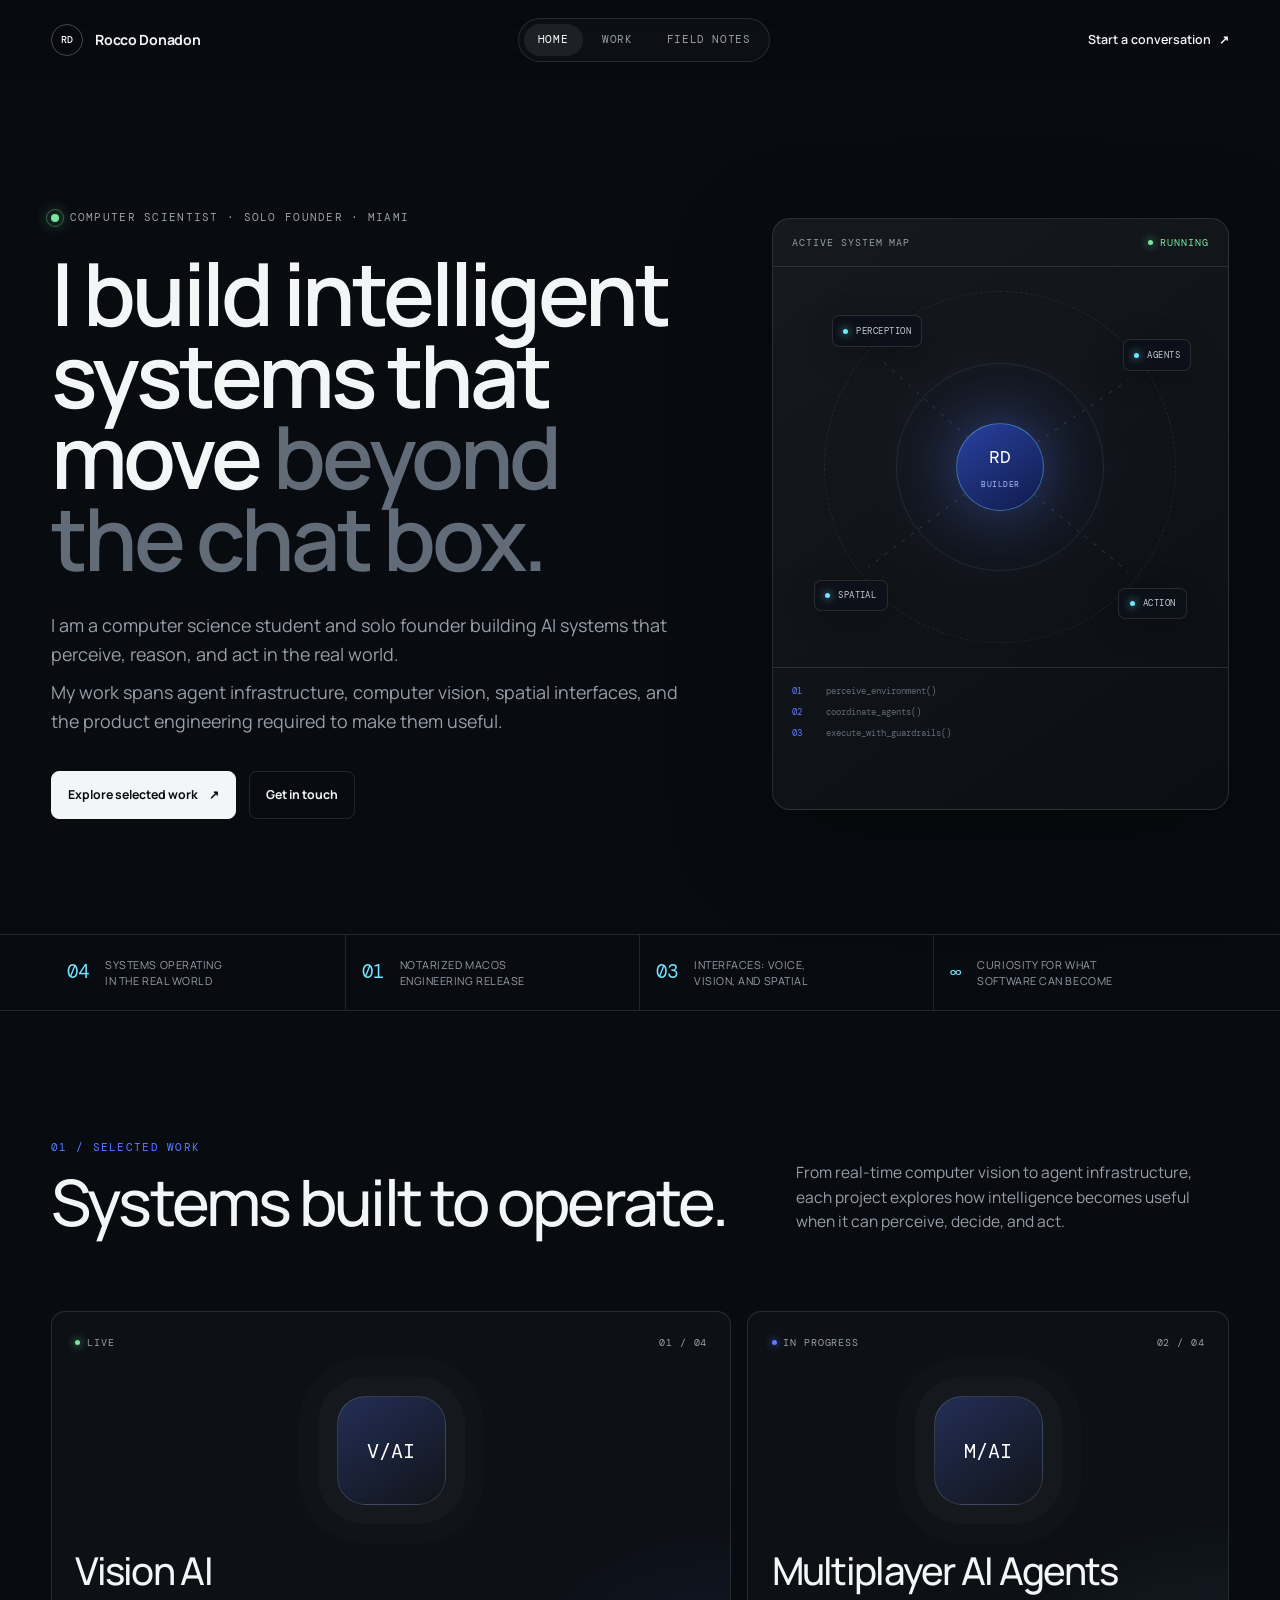
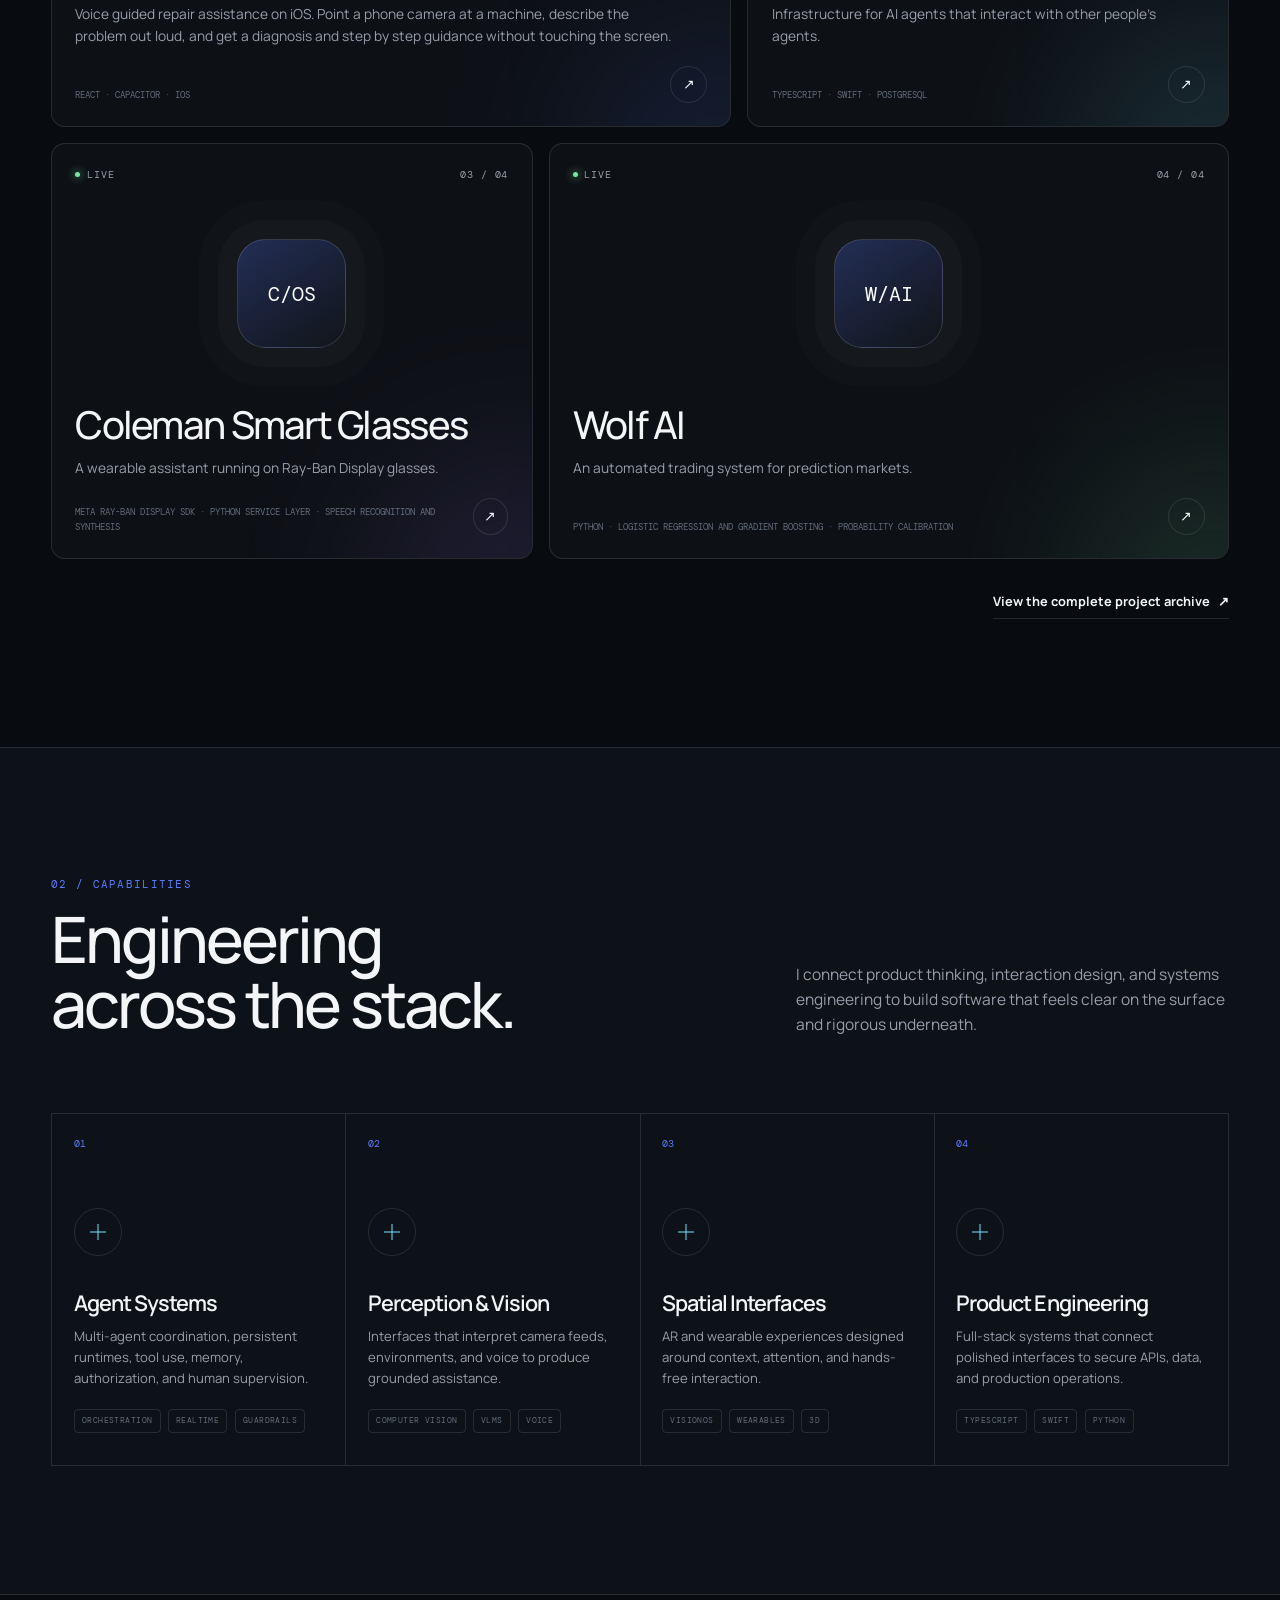
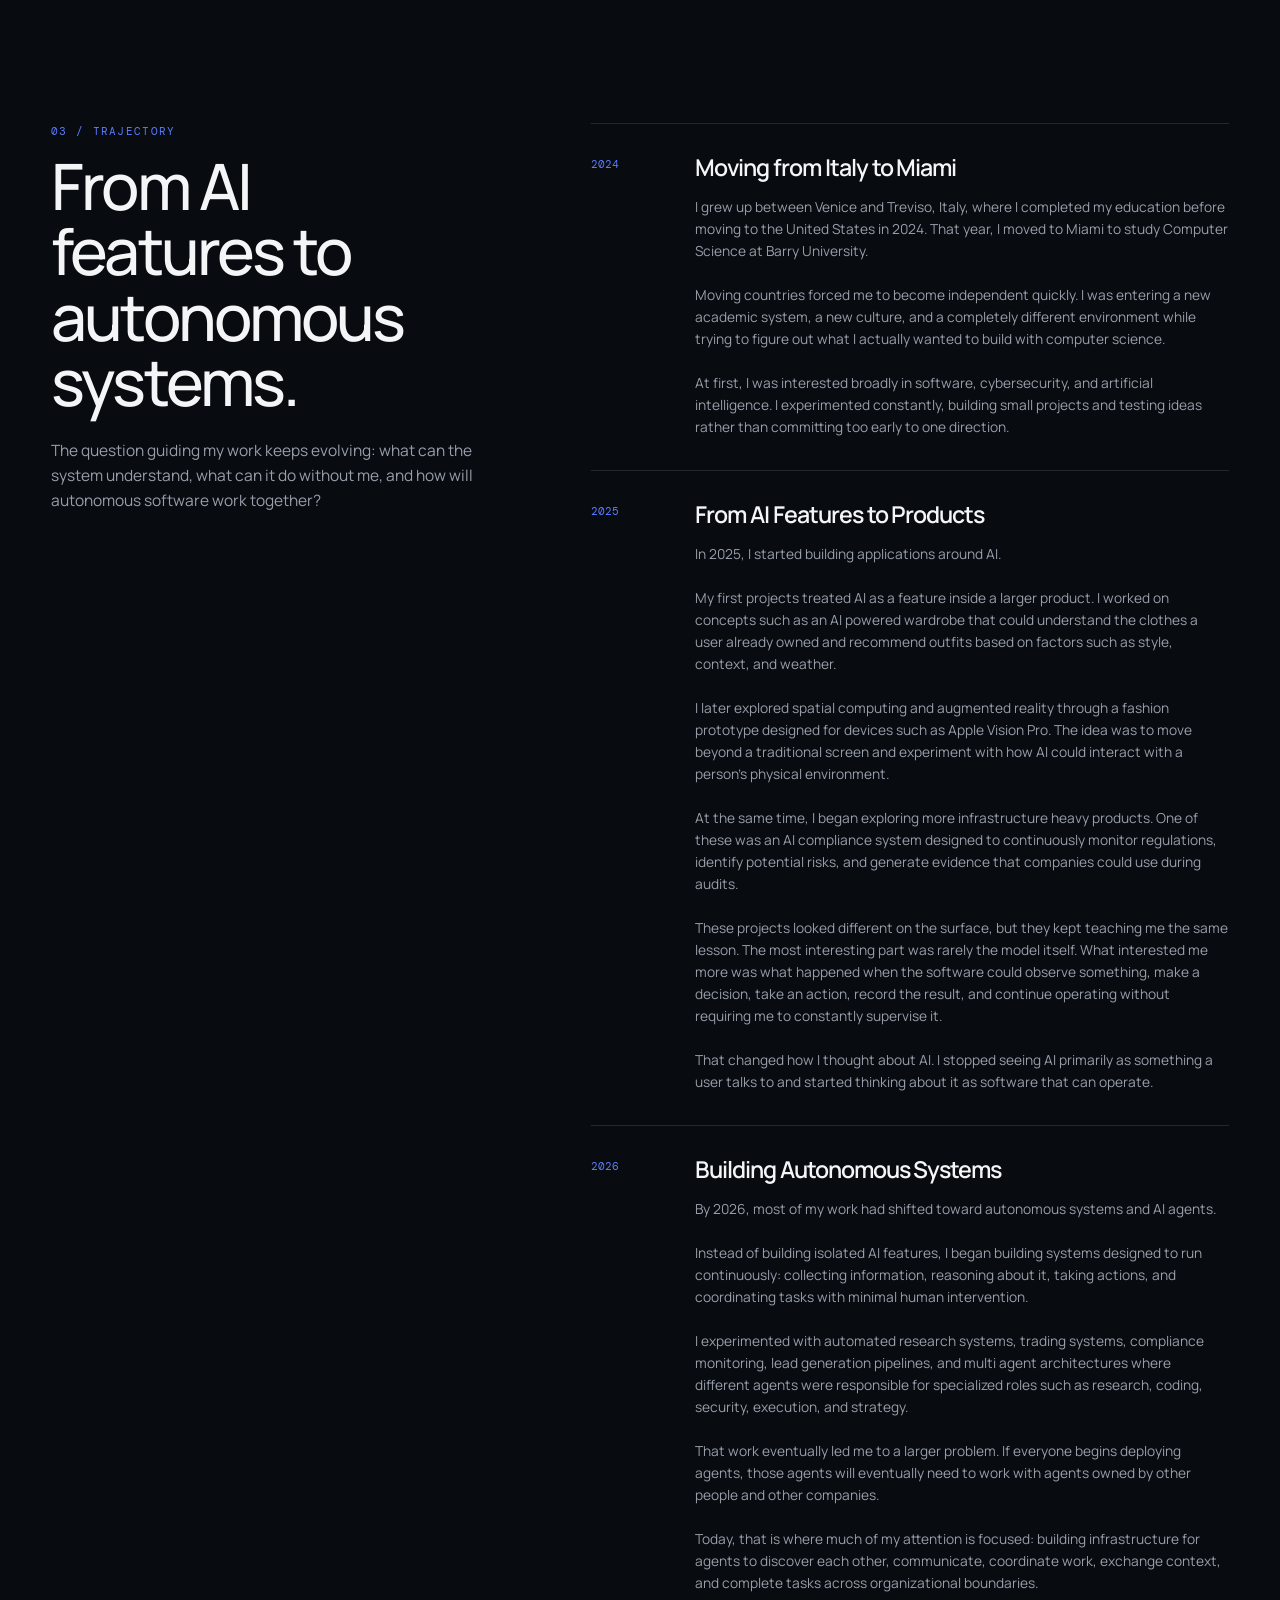
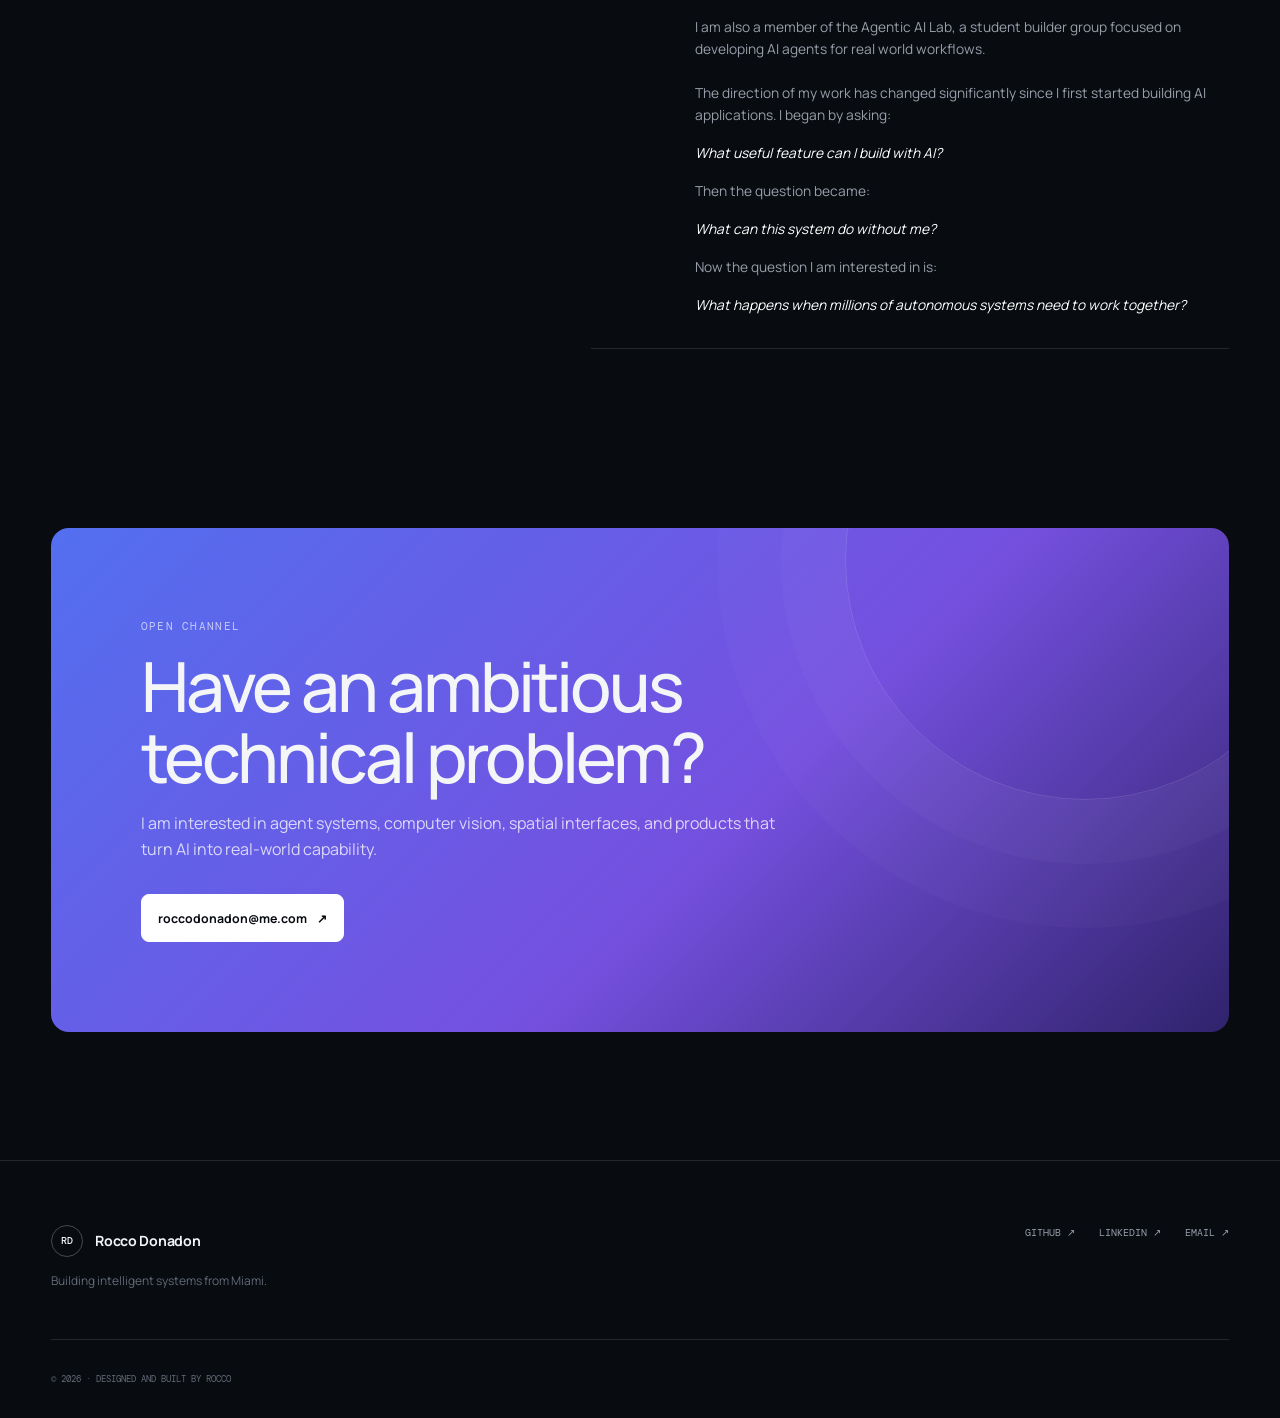
==== index.html @ 356ba417 "Launch redesigned Rocco Donadon portfolio" ====
<!doctype html>
<html lang="en">
<head>
  <meta charset="utf-8">
  <meta name="viewport" content="width=device-width, initial-scale=1">
  <title>Rocco Donadon — AI Systems & Product Engineering</title>
  <meta name="description" content="Rocco Donadon is a computer scientist and solo founder building agent systems, spatial interfaces, and AI products.">
  <meta name="theme-color" content="#080b10">
  <meta name="color-scheme" content="dark">
  <link rel="stylesheet" href="styles.css">
  <script>document.documentElement.classList.add("js");</script>
  <script src="data.js" defer></script>
  <script src="ui.js" defer></script>
  <script src="main.js" defer></script>
</head>
<body>
<a class="skip-link" href="#main">Skip to content</a>
<div class="scroll-progress" aria-hidden="true"><span id="scroll-progress"></span></div>
<div class="ambient ambient--one" aria-hidden="true"></div>
<div class="ambient ambient--two" aria-hidden="true"></div>
<div class="cursor-glow" id="cursor-glow" aria-hidden="true"></div>

<header class="site-header">
  <div class="wrap header-inner">
    <a class="wordmark" href="index.html" aria-label="Rocco Donadon, home"><span class="wordmark__mark">RD</span><span>Rocco Donadon</span></a>
    <nav class="site-nav" aria-label="Primary navigation">
      <a href="index.html" aria-current="page">Home</a>
      <a href="work.html">Work</a>
      <a href="updates.html">Field Notes</a>
    </nav>
    <a class="header-cta" href="mailto:roccodonadon@me.com">Start a conversation <span aria-hidden="true">↗</span></a>
  </div>
</header>

<main id="main">
  <section class="hero">
    <div class="wrap hero__grid">
      <div class="hero__copy">
        <p class="eyebrow reveal"><span class="eyebrow__signal"></span> Computer Scientist · Solo Founder · Miami</p>
        <h1 class="hero__title reveal">I build intelligent systems that move <span>beyond the chat box.</span></h1>
        <div class="hero__intro reveal" id="hero-intro"></div>
        <div class="hero__actions reveal">
          <a class="button button--primary" href="work.html">Explore selected work <span aria-hidden="true">↗</span></a>
          <a class="button button--quiet" href="mailto:roccodonadon@me.com">Get in touch</a>
        </div>
      </div>

      <div class="system-card reveal" data-tilt>
        <div class="system-card__top">
          <span>Active system map</span>
          <span class="system-card__live"><i></i> Running</span>
        </div>
        <div class="system-map" aria-label="Diagram connecting perception, reasoning, agents, and action">
          <div class="system-map__orbit system-map__orbit--one"></div>
          <div class="system-map__orbit system-map__orbit--two"></div>
          <div class="system-node system-node--core"><span>RD</span><small>Builder</small></div>
          <div class="system-node system-node--vision"><i></i><span>Perception</span></div>
          <div class="system-node system-node--agents"><i></i><span>Agents</span></div>
          <div class="system-node system-node--spatial"><i></i><span>Spatial</span></div>
          <div class="system-node system-node--action"><i></i><span>Action</span></div>
          <svg class="system-lines" viewBox="0 0 500 430" aria-hidden="true"><path d="M250 215 L122 100 M250 215 L390 120 M250 215 L105 325 M250 215 L390 330"/></svg>
        </div>
        <div class="system-card__console" aria-hidden="true">
          <span><b>01</b> perceive_environment()</span>
          <span><b>02</b> coordinate_agents()</span>
          <span><b>03</b> execute_with_guardrails()</span>
        </div>
      </div>
    </div>

    <div class="wrap proof-strip reveal">
      <div><strong>04</strong><span>systems operating<br>in the real world</span></div>
      <div><strong>01</strong><span>notarized macOS<br>engineering release</span></div>
      <div><strong>03</strong><span>interfaces: voice,<br>vision, and spatial</span></div>
      <div><strong>∞</strong><span>curiosity for what<br>software can become</span></div>
    </div>
  </section>

  <section class="section section--work" id="work">
    <div class="wrap">
      <div class="section-heading reveal">
        <div><p class="section-kicker">01 / Selected work</p><h2>Systems built to operate.</h2></div>
        <p>From real-time computer vision to agent infrastructure, each project explores how intelligence becomes useful when it can perceive, decide, and act.</p>
      </div>
      <div class="featured-grid" id="featured-projects"></div>
      <div class="section-action reveal"><a class="text-link" href="work.html">View the complete project archive <span>↗</span></a></div>
    </div>
  </section>

  <section class="section section--capabilities" id="capabilities">
    <div class="wrap">
      <div class="section-heading reveal">
        <div><p class="section-kicker">02 / Capabilities</p><h2>Engineering across the stack.</h2></div>
        <p>I connect product thinking, interaction design, and systems engineering to build software that feels clear on the surface and rigorous underneath.</p>
      </div>
      <div class="capability-grid" id="capability-grid"></div>
    </div>
  </section>

  <section class="section section--story" id="story">
    <div class="wrap story-layout">
      <div class="story-intro reveal">
        <p class="section-kicker">03 / Trajectory</p>
        <h2>From AI features to autonomous systems.</h2>
        <p>The question guiding my work keeps evolving: what can the system understand, what can it do without me, and how will autonomous software work together?</p>
      </div>
      <div class="story-list" id="story-list"></div>
    </div>
  </section>

  <section class="contact-section">
    <div class="wrap"><div class="contact-card reveal">
      <p class="section-kicker">Open channel</p><h2>Have an ambitious technical problem?</h2>
      <p>I am interested in agent systems, computer vision, spatial interfaces, and products that turn AI into real-world capability.</p>
      <a class="button button--light" href="mailto:roccodonadon@me.com">roccodonadon@me.com <span aria-hidden="true">↗</span></a>
    </div></div>
  </section>
</main>

<footer class="site-footer">
  <div class="wrap footer-inner">
    <div><a class="wordmark" href="index.html"><span class="wordmark__mark">RD</span><span>Rocco Donadon</span></a><p>Building intelligent systems from Miami.</p></div>
    <div class="footer-links"><a href="https://github.com/rocks06">GitHub ↗</a><a href="https://www.linkedin.com/in/rocco-donadon-19bb221ba/">LinkedIn ↗</a><a href="mailto:roccodonadon@me.com">Email ↗</a></div>
    <p class="footer-meta">© 2026 · Designed and built by Rocco</p>
  </div>
</footer>
</body>
</html>
---- styles.css ----
@import url("https://fonts.googleapis.com/css2?family=DM+Mono:wght@300;400;500&family=Manrope:wght@400;500;600;700;800&display=swap");

:root {
  --bg: #080b10;
  --bg-raised: #0d1118;
  --surface: rgba(255,255,255,.045);
  --surface-strong: rgba(255,255,255,.075);
  --text: #f3f5f7;
  --muted: #989faa;
  --dim: #626b78;
  --line: rgba(255,255,255,.115);
  --blue: #5b7cff;
  --cyan: #74e4ff;
  --violet: #9c7bff;
  --green: #77e7a0;
  --wrap: 88rem;
  --gutter: clamp(1.25rem, 4vw, 3.5rem);
  --display: "Manrope", sans-serif;
  --mono: "DM Mono", monospace;
}

*,*::before,*::after{box-sizing:border-box}
html{background:var(--bg);scroll-behavior:smooth;-webkit-text-size-adjust:100%}
body{margin:0;background:var(--bg);color:var(--text);font-family:var(--display);font-size:1rem;line-height:1.6;-webkit-font-smoothing:antialiased;overflow-x:hidden}
body::before{content:"";position:fixed;inset:0;pointer-events:none;z-index:-1;background-image:linear-gradient(rgba(255,255,255,.022) 1px,transparent 1px),linear-gradient(90deg,rgba(255,255,255,.022) 1px,transparent 1px);background-size:72px 72px;mask-image:linear-gradient(to bottom,black,transparent 86%)}
h1,h2,h3,p{margin:0} h1,h2,h3{letter-spacing:-.045em;line-height:1.02;text-wrap:balance} a{color:inherit} ul{list-style:none;margin:0;padding:0}
.wrap{width:100%;max-width:var(--wrap);margin-inline:auto;padding-inline:var(--gutter)}
::selection{color:white;background:#435fe0}
:focus-visible{outline:2px solid var(--cyan);outline-offset:4px}
.skip-link{position:fixed;left:1rem;top:-5rem;z-index:100;padding:.75rem 1rem;background:white;color:black;text-decoration:none;border-radius:8px}.skip-link:focus{top:1rem}

.scroll-progress{position:fixed;z-index:80;left:0;right:0;top:0;height:2px;background:transparent}.scroll-progress span{display:block;width:0;height:100%;background:linear-gradient(90deg,var(--blue),var(--cyan));box-shadow:0 0 12px var(--blue)}
.ambient{position:fixed;width:42rem;height:42rem;border-radius:50%;filter:blur(120px);opacity:.1;pointer-events:none;z-index:-2}.ambient--one{right:-20rem;top:-14rem;background:var(--blue)}.ambient--two{left:-25rem;top:45%;background:var(--violet)}
.cursor-glow{position:fixed;width:24rem;height:24rem;border-radius:50%;background:radial-gradient(circle,rgba(91,124,255,.085),transparent 68%);transform:translate(-50%,-50%);pointer-events:none;z-index:-1;opacity:0;transition:opacity .3s}

.site-header{position:sticky;top:0;z-index:50;border-bottom:1px solid transparent;background:rgba(8,11,16,.74);backdrop-filter:blur(18px);transition:border-color .25s}.site-header.is-scrolled{border-color:var(--line)}
.header-inner{height:5rem;display:flex;align-items:center;justify-content:space-between;gap:2rem}
.wordmark{display:inline-flex;align-items:center;gap:.75rem;font-size:.88rem;font-weight:700;text-decoration:none;letter-spacing:-.02em;white-space:nowrap}.wordmark__mark{display:grid;place-items:center;width:2rem;height:2rem;border:1px solid rgba(255,255,255,.25);border-radius:50%;font-family:var(--mono);font-size:.62rem;font-weight:500;transition:.3s}.wordmark:hover .wordmark__mark{background:white;color:var(--bg);transform:rotate(-8deg)}
.site-nav{display:flex;align-items:center;gap:.35rem;padding:.28rem;border:1px solid var(--line);border-radius:100px;background:rgba(255,255,255,.025)}.site-nav a{position:relative;padding:.48rem .88rem;border-radius:100px;color:var(--muted);font-family:var(--mono);font-size:.68rem;text-decoration:none;text-transform:uppercase;letter-spacing:.06em;transition:.2s}.site-nav a:hover,.site-nav a[aria-current]{color:white;background:var(--surface-strong)}
.header-cta{font-size:.78rem;font-weight:600;text-decoration:none}.header-cta span,.text-link span{display:inline-block;margin-left:.3rem;transition:transform .2s}.header-cta:hover span,.text-link:hover span{transform:translate(3px,-3px)}

.hero{position:relative;padding:clamp(5rem,10vw,9.5rem) 0 0}.hero__grid{display:grid;grid-template-columns:minmax(0,1.16fr) minmax(25rem,.84fr);gap:clamp(3rem,7vw,8rem);align-items:center}.hero__copy{max-width:49rem}.eyebrow,.section-kicker{font-family:var(--mono);font-size:.67rem;text-transform:uppercase;letter-spacing:.12em;color:var(--muted)}.eyebrow{display:flex;align-items:center;gap:.65rem;margin-bottom:1.6rem}.eyebrow__signal{position:relative;width:.5rem;height:.5rem;border-radius:50%;background:var(--green);box-shadow:0 0 16px var(--green)}.eyebrow__signal::after{content:"";position:absolute;inset:-5px;border:1px solid var(--green);border-radius:50%;opacity:.35;animation:pulse-ring 2.4s ease-out infinite}
.hero__title{max-width:55rem;font-size:clamp(3.35rem,6.8vw,7.3rem);font-weight:600;line-height:.94}.hero__title span,.page-hero h1 span{color:var(--dim)}
.hero__intro{max-width:43rem;display:grid;gap:.55rem;margin-top:2rem;color:var(--muted);font-size:clamp(1rem,1.4vw,1.16rem);line-height:1.62}.hero__actions{display:flex;align-items:center;gap:.85rem;margin-top:2.2rem;flex-wrap:wrap}
.button{display:inline-flex;align-items:center;justify-content:center;gap:.65rem;min-height:3rem;padding:.72rem 1rem;border:1px solid var(--line);border-radius:8px;font-size:.77rem;font-weight:700;text-decoration:none;transition:transform .2s,background .2s,border-color .2s}.button:hover{transform:translateY(-2px)}.button--primary{background:var(--text);color:var(--bg);border-color:var(--text)}.button--primary:hover{background:var(--cyan);border-color:var(--cyan)}.button--quiet:hover{background:var(--surface-strong);border-color:rgba(255,255,255,.25)}.button--light{margin-top:2rem;color:var(--bg);background:white;border-color:white}.button--light:hover{background:#dfe4ff}

.system-card{position:relative;min-height:37rem;border:1px solid var(--line);border-radius:18px;background:linear-gradient(145deg,rgba(255,255,255,.06),rgba(255,255,255,.015));box-shadow:0 30px 100px rgba(0,0,0,.35);overflow:hidden;transform-style:preserve-3d;transition:transform .15s ease-out}.system-card::before{content:"";position:absolute;inset:0;background:linear-gradient(115deg,transparent 30%,rgba(255,255,255,.055),transparent 70%);transform:translateX(-100%);animation:sheen 8s ease-in-out infinite}.system-card__top{display:flex;justify-content:space-between;position:relative;z-index:2;padding:1rem 1.2rem;border-bottom:1px solid var(--line);font-family:var(--mono);font-size:.6rem;text-transform:uppercase;letter-spacing:.1em;color:var(--muted)}.system-card__live{display:flex;align-items:center;gap:.4rem;color:var(--green)}.system-card__live i{width:5px;height:5px;border-radius:50%;background:currentColor;box-shadow:0 0 10px currentColor}
.system-map{position:relative;height:25rem;overflow:hidden;background:radial-gradient(circle at center,rgba(91,124,255,.11),transparent 42%)}.system-map::before{content:"";position:absolute;inset:0;background-image:radial-gradient(rgba(255,255,255,.25) .7px,transparent .7px);background-size:18px 18px;opacity:.16}.system-map__orbit{position:absolute;left:50%;top:50%;border:1px solid rgba(255,255,255,.08);border-radius:50%;transform:translate(-50%,-50%)}.system-map__orbit--one{width:13rem;height:13rem}.system-map__orbit--two{width:22rem;height:22rem;border-style:dashed;animation:spin 35s linear infinite}
.system-lines{position:absolute;inset:0;width:100%;height:100%}.system-lines path{fill:none;stroke:rgba(116,228,255,.23);stroke-width:1;stroke-dasharray:4 8;animation:dash 24s linear infinite}
.system-node{position:absolute;z-index:2;display:flex;align-items:center;gap:.5rem;padding:.45rem .65rem;border:1px solid var(--line);border-radius:7px;background:rgba(13,17,24,.88);box-shadow:0 8px 30px rgba(0,0,0,.25);font-family:var(--mono);font-size:.58rem;text-transform:uppercase;letter-spacing:.05em;color:#c5cbd4}.system-node i{width:5px;height:5px;border-radius:50%;background:var(--cyan);box-shadow:0 0 8px var(--cyan)}.system-node--core{left:50%;top:50%;width:5.5rem;height:5.5rem;flex-direction:column;justify-content:center;transform:translate(-50%,-50%);border-radius:50%;background:linear-gradient(145deg,#2941a1,#101b4a);border-color:rgba(116,228,255,.35);box-shadow:0 0 55px rgba(91,124,255,.32)}.system-node--core span{font-size:1.1rem;color:white}.system-node--core small{font-size:.47rem;color:#aebcff}.system-node--vision{left:13%;top:12%}.system-node--agents{right:8%;top:18%}.system-node--spatial{left:9%;bottom:14%}.system-node--action{right:9%;bottom:12%}
.system-card__console{display:grid;gap:.4rem;padding:1rem 1.2rem;border-top:1px solid var(--line);font-family:var(--mono);font-size:.57rem;color:var(--dim)}.system-card__console b{display:inline-block;width:1.8rem;color:var(--blue);font-weight:400}
.proof-strip{display:grid;grid-template-columns:repeat(4,1fr);margin-top:clamp(5rem,9vw,9rem);border-top:1px solid var(--line);border-bottom:1px solid var(--line)}.proof-strip div{display:flex;align-items:center;gap:1rem;padding:1.35rem 1rem;border-right:1px solid var(--line)}.proof-strip div:last-child{border-right:0}.proof-strip strong{font-family:var(--mono);font-size:1.2rem;font-weight:400;color:var(--cyan)}.proof-strip span{color:var(--muted);font-size:.68rem;line-height:1.45;text-transform:uppercase;letter-spacing:.05em}

.section{padding:clamp(6rem,10vw,10rem) 0}.section-heading{display:grid;grid-template-columns:1.1fr .7fr;gap:4rem;align-items:end;margin-bottom:clamp(3rem,6vw,5.5rem)}.section-heading h2,.story-intro h2{margin-top:.8rem;font-size:clamp(2.6rem,5vw,5.5rem);font-weight:500}.section-heading>p,.story-intro>p:last-child{max-width:34rem;color:var(--muted);font-size:.97rem}.section-kicker{color:var(--blue)}
.featured-grid{display:grid;grid-template-columns:repeat(12,1fr);gap:1rem}.project-card{position:relative;display:flex;min-height:26rem;flex-direction:column;padding:1.45rem;border:1px solid var(--line);border-radius:14px;background:rgba(255,255,255,.025);text-decoration:none;overflow:hidden;transition:transform .3s,border-color .3s,background .3s}.project-card:nth-child(1),.project-card:nth-child(4){grid-column:span 7}.project-card:nth-child(2),.project-card:nth-child(3){grid-column:span 5}.project-card:hover{transform:translateY(-6px);border-color:rgba(116,228,255,.36);background:rgba(255,255,255,.05)}.project-card::after{content:"";position:absolute;width:18rem;height:18rem;right:-8rem;bottom:-11rem;border-radius:50%;background:var(--card-accent,var(--blue));filter:blur(80px);opacity:.13;transition:.3s}.project-card:hover::after{opacity:.25;transform:scale(1.15)}.project-card__top{display:flex;justify-content:space-between;align-items:center;font-family:var(--mono);font-size:.6rem;text-transform:uppercase;letter-spacing:.09em;color:var(--muted)}.status{display:flex;align-items:center;gap:.42rem}.status::before{content:"";width:5px;height:5px;border-radius:50%;background:var(--dim)}.status--live::before{background:var(--green);box-shadow:0 0 9px var(--green)}.status--in-progress::before{background:var(--blue);box-shadow:0 0 9px var(--blue)}.project-card__visual{position:relative;flex:1;display:grid;place-items:center;min-height:10rem}.project-card__glyph{display:grid;place-items:center;width:6.8rem;height:6.8rem;border:1px solid rgba(255,255,255,.14);border-radius:26%;font-family:var(--mono);font-size:1.25rem;color:white;background:linear-gradient(145deg,rgba(91,124,255,.28),rgba(255,255,255,.02));box-shadow:0 0 0 1.2rem rgba(255,255,255,.018),0 0 0 2.4rem rgba(255,255,255,.012);transition:transform .5s}.project-card:hover .project-card__glyph{transform:rotate(-5deg) scale(1.05)}.project-card__body{position:relative;z-index:2}.project-card__body h3{font-size:clamp(1.65rem,3vw,2.65rem);font-weight:500}.project-card__body p{max-width:38rem;margin-top:.8rem;color:var(--muted);font-size:.86rem}.project-card__footer{display:flex;justify-content:space-between;align-items:end;margin-top:1.2rem;font-family:var(--mono);font-size:.58rem;color:var(--dim);text-transform:uppercase}.project-card__arrow{display:grid;place-items:center;width:2.3rem;height:2.3rem;border:1px solid var(--line);border-radius:50%;color:white;font-size:.9rem;transition:.25s}.project-card:hover .project-card__arrow{background:white;color:var(--bg);transform:rotate(45deg)}.section-action{display:flex;justify-content:flex-end;margin-top:2rem}.text-link{font-size:.8rem;font-weight:700;text-decoration:none;border-bottom:1px solid var(--line);padding-bottom:.4rem}

.section--capabilities{background:var(--bg-raised);border-block:1px solid var(--line)}.capability-grid{display:grid;grid-template-columns:repeat(4,1fr);border-top:1px solid var(--line);border-left:1px solid var(--line)}.capability{min-height:22rem;padding:1.35rem;border-right:1px solid var(--line);border-bottom:1px solid var(--line);transition:background .3s}.capability:hover{background:rgba(255,255,255,.035)}.capability__number{display:block;font-family:var(--mono);font-size:.65rem;color:var(--blue)}.capability__icon{position:relative;width:3rem;height:3rem;margin:3.5rem 0 2.2rem;border:1px solid var(--line);border-radius:50%}.capability__icon::before,.capability__icon::after{content:"";position:absolute;left:50%;top:50%;background:var(--cyan);transform:translate(-50%,-50%)}.capability__icon::before{width:1rem;height:1px}.capability__icon::after{width:1px;height:1rem}.capability h3{font-size:1.35rem;font-weight:600}.capability p{margin-top:.8rem;color:var(--muted);font-size:.82rem}.tag-list{display:flex;gap:.45rem;flex-wrap:wrap;margin-top:1.25rem}.tag{padding:.25rem .45rem;border:1px solid var(--line);border-radius:4px;font-family:var(--mono);font-size:.52rem;color:var(--dim);text-transform:uppercase;letter-spacing:.05em}
.story-layout{display:grid;grid-template-columns:.8fr 1.2fr;gap:clamp(4rem,9vw,10rem);align-items:start}.story-intro{position:sticky;top:9rem}.story-intro>p:last-child{margin-top:1.5rem}.story-list{border-top:1px solid var(--line)}.story-item{display:grid;grid-template-columns:5rem 1fr;gap:1.5rem;padding:2rem 0;border-bottom:1px solid var(--line)}.story-item__date{font-family:var(--mono);font-size:.68rem;color:var(--blue)}.story-item h3{font-size:1.45rem;font-weight:600}.story-item__body{display:grid;gap:1rem;margin-top:1rem;color:var(--muted);font-size:.86rem}.story-item__body em{color:white}

.contact-section{padding:clamp(2rem,4vw,4rem) 0 clamp(6rem,10vw,10rem)}.contact-card{position:relative;padding:clamp(2rem,7vw,6rem);border-radius:18px;background:linear-gradient(135deg,#536ff0,#7550df 58%,#30236c);overflow:hidden}.contact-card::before{content:"";position:absolute;width:30rem;height:30rem;right:-6rem;top:-13rem;border:1px solid rgba(255,255,255,.13);border-radius:50%;box-shadow:0 0 0 4rem rgba(255,255,255,.025),0 0 0 8rem rgba(255,255,255,.018)}.contact-card>*{position:relative;z-index:1}.contact-card .section-kicker{color:rgba(255,255,255,.65)}.contact-card h2{max-width:55rem;margin-top:1rem;font-size:clamp(2.4rem,5.4vw,5.7rem);font-weight:500}.contact-card>p:not(.section-kicker){max-width:40rem;margin-top:1.2rem;color:rgba(255,255,255,.76)}.contact-section--compact .contact-card{display:flex;align-items:center;justify-content:space-between;gap:2rem;padding:clamp(2rem,5vw,4rem)}.contact-section--compact .contact-card h2{font-size:clamp(2rem,4vw,4rem)}.contact-section--compact .button{margin-top:0;white-space:nowrap}
.site-footer{padding:4rem 0 2rem;border-top:1px solid var(--line)}.footer-inner{display:grid;grid-template-columns:1fr auto;gap:3rem;align-items:start}.footer-inner>div:first-child p{margin-top:.9rem;color:var(--dim);font-size:.75rem}.footer-links{display:flex;gap:1.5rem}.footer-links a{color:var(--muted);font-family:var(--mono);font-size:.62rem;text-decoration:none;text-transform:uppercase}.footer-links a:hover{color:white}.footer-meta{grid-column:1/-1;padding-top:2rem;border-top:1px solid var(--line);font-family:var(--mono);font-size:.55rem;color:var(--dim);text-transform:uppercase}

.page-hero{padding:clamp(6rem,11vw,11rem) 0 clamp(4rem,7vw,7rem);border-bottom:1px solid var(--line)}.page-hero h1{max-width:72rem;font-size:clamp(3.8rem,8.5vw,9.2rem);font-weight:500}.page-hero__lede{max-width:40rem;margin:2rem 0 0 auto;color:var(--muted);font-size:clamp(1rem,1.5vw,1.2rem)}.page-hero--notes h1{max-width:63rem}.archive-header{display:flex;justify-content:space-between;padding-bottom:1rem;border-bottom:1px solid var(--line);font-family:var(--mono);font-size:.62rem;text-transform:uppercase;color:var(--muted);letter-spacing:.07em}.project-archive{padding-top:3rem}.project-grid{display:grid;grid-template-columns:repeat(2,1fr);gap:1rem;margin-top:1rem}.project-grid .project-card{grid-column:auto!important;min-height:25rem}.notes-section{padding-top:3rem}.notes-list{border-top:0}.note{display:grid;grid-template-columns:10rem 1fr 2rem;gap:2.5rem;padding:2.5rem 0;border-bottom:1px solid var(--line);transition:padding .25s}.note:hover{padding-left:1rem}.note__date{font-family:var(--mono);font-size:.65rem;color:var(--blue)}.note h2{font-size:clamp(1.45rem,3vw,2.5rem);font-weight:500}.note p{max-width:48rem;margin-top:1rem;color:var(--muted);font-size:.88rem}.note__mark{font-family:var(--mono);color:var(--dim)}

.project-detail{padding:4rem 0 8rem}.back-link{display:inline-block;margin-bottom:4rem;color:var(--muted);font-family:var(--mono);font-size:.62rem;text-decoration:none;text-transform:uppercase}.back-link:hover{color:white}.project-hero{display:grid;grid-template-columns:1.2fr .8fr;gap:5rem;padding-bottom:5rem;border-bottom:1px solid var(--line)}.project-hero h1{font-size:clamp(4rem,8vw,8rem);font-weight:500}.project-hero__summary{margin-top:2rem;max-width:55rem;color:var(--muted);font-size:clamp(1rem,1.7vw,1.25rem)}.project-meta{display:grid;align-content:end;gap:1.4rem}.project-meta__row{display:flex;justify-content:space-between;gap:2rem;padding-bottom:.7rem;border-bottom:1px solid var(--line);font-family:var(--mono);font-size:.6rem;text-transform:uppercase}.project-meta__row span:first-child{color:var(--dim)}.project-body{display:grid;grid-template-columns:.7fr 1.3fr;gap:5rem;padding:5rem 0}.project-body__label{font-family:var(--mono);font-size:.63rem;color:var(--blue);text-transform:uppercase}.project-body__copy{color:#c2c7cf;font-size:clamp(1.08rem,1.6vw,1.3rem);line-height:1.75}.project-stack{display:flex;flex-wrap:wrap;gap:.5rem;margin-top:2rem}.project-stack span{padding:.4rem .6rem;border:1px solid var(--line);border-radius:5px;color:var(--muted);font-family:var(--mono);font-size:.56rem;text-transform:uppercase}.milestone{padding:clamp(2rem,5vw,4rem);border:1px solid rgba(116,228,255,.22);border-radius:14px;background:linear-gradient(135deg,rgba(91,124,255,.1),rgba(255,255,255,.02))}.milestone__meta{font-family:var(--mono);font-size:.6rem;color:var(--cyan);text-transform:uppercase}.milestone h2{max-width:50rem;margin-top:1rem;font-size:clamp(2rem,4vw,4rem);font-weight:500}.milestone p{max-width:52rem;margin-top:1.5rem;color:var(--muted)}.milestone a{display:inline-block;margin-top:1.5rem;font-size:.75rem;font-weight:700;text-underline-offset:5px}

.js .reveal{opacity:0;transform:translateY(22px);transition:opacity .75s cubic-bezier(.2,.7,.2,1),transform .75s cubic-bezier(.2,.7,.2,1)}.js .reveal.is-visible{opacity:1;transform:none}.stagger>*{transition-delay:calc(var(--i,0) * 80ms)}
@keyframes pulse-ring{0%{transform:scale(.7);opacity:.5}70%,100%{transform:scale(1.7);opacity:0}}@keyframes spin{to{transform:translate(-50%,-50%) rotate(360deg)}}@keyframes dash{to{stroke-dashoffset:-240}}@keyframes sheen{0%,72%{transform:translateX(-100%)}88%,100%{transform:translateX(100%)}}

@media(max-width:70rem){.hero__grid{grid-template-columns:1fr}.hero__copy{max-width:64rem}.system-card{max-width:43rem}.proof-strip{grid-template-columns:repeat(2,1fr)}.proof-strip div:nth-child(2){border-right:0}.proof-strip div:nth-child(-n+2){border-bottom:1px solid var(--line)}.capability-grid{grid-template-columns:repeat(2,1fr)}.story-layout{grid-template-columns:1fr}.story-intro{position:static;max-width:48rem}.project-hero{grid-template-columns:1fr}.project-meta{max-width:35rem}.project-body{grid-template-columns:1fr;gap:2rem}}
@media(max-width:48rem){:root{--gutter:1.15rem}.header-inner{height:4.5rem}.wordmark>span:last-child,.header-cta{display:none}.site-nav{margin-left:auto}.site-nav a{padding:.42rem .62rem;font-size:.58rem}.hero{padding-top:4rem}.hero__title{font-size:clamp(3rem,14vw,4.8rem)}.system-card{min-height:32rem}.system-map{height:21rem}.system-map__orbit--two{width:18rem;height:18rem}.proof-strip{margin-top:5rem}.proof-strip div{padding:1rem .7rem;gap:.65rem}.proof-strip strong{font-size:1rem}.proof-strip span{font-size:.56rem}.section-heading{grid-template-columns:1fr;gap:1.4rem}.featured-grid,.project-grid{display:grid;grid-template-columns:1fr}.project-card,.project-card:nth-child(n){grid-column:1!important;min-height:24rem}.capability-grid{grid-template-columns:1fr}.capability{min-height:auto}.capability__icon{margin:2.5rem 0 1.7rem}.story-item{grid-template-columns:3.5rem 1fr;gap:.8rem}.contact-section--compact .contact-card{display:block}.contact-section--compact .button{margin-top:1.5rem}.footer-inner{grid-template-columns:1fr}.footer-links{flex-wrap:wrap}.footer-meta{grid-column:auto}.page-hero h1{font-size:clamp(3.4rem,15vw,5.2rem)}.page-hero__lede{margin-left:0}.note{grid-template-columns:1fr;gap:.7rem}.note__mark{display:none}.project-hero{gap:3rem}.project-hero h1{font-size:clamp(3.4rem,15vw,5.4rem)}.project-body{padding:3rem 0}}
@media(pointer:coarse){.cursor-glow{display:none}}
@media(prefers-reduced-motion:reduce){html{scroll-behavior:auto}.js .reveal{opacity:1;transform:none;transition:none}.system-map__orbit--two,.system-lines path,.eyebrow__signal::after,.system-card::before{animation:none}.system-card{transform:none!important}}
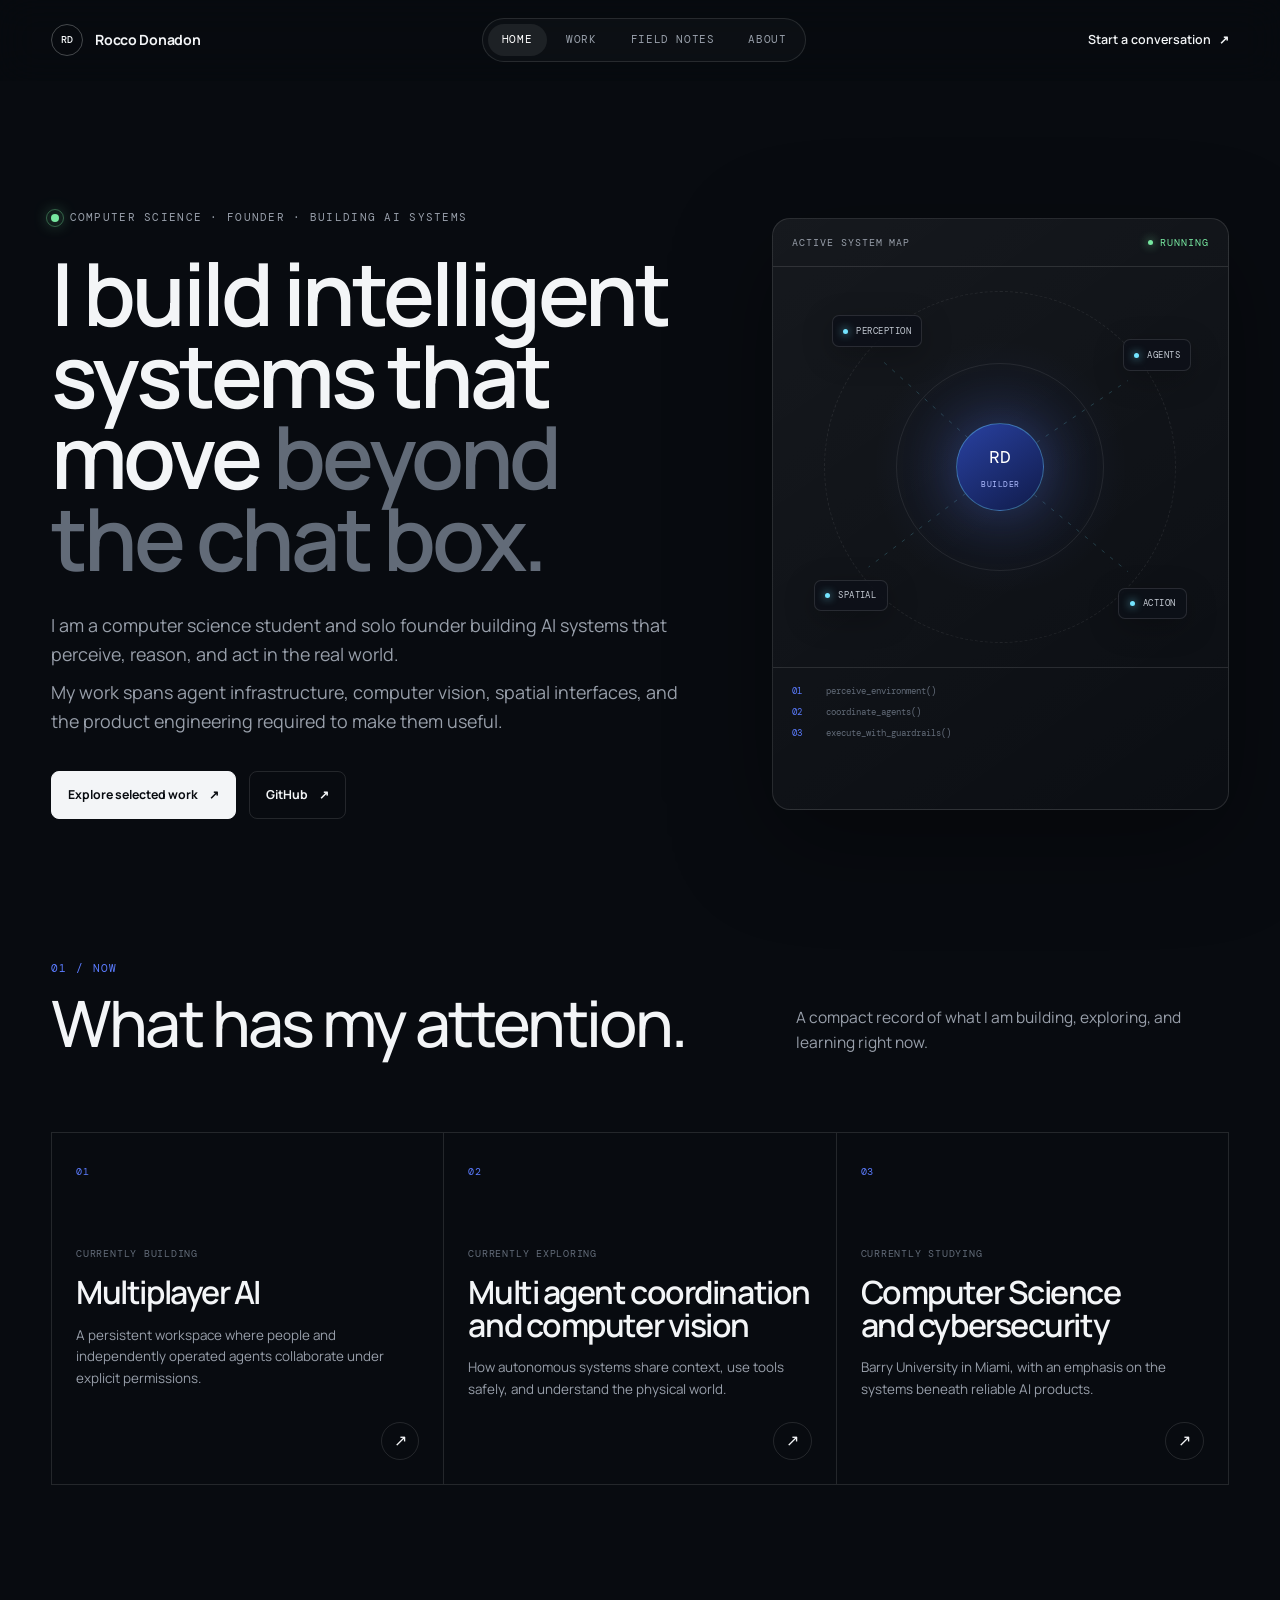
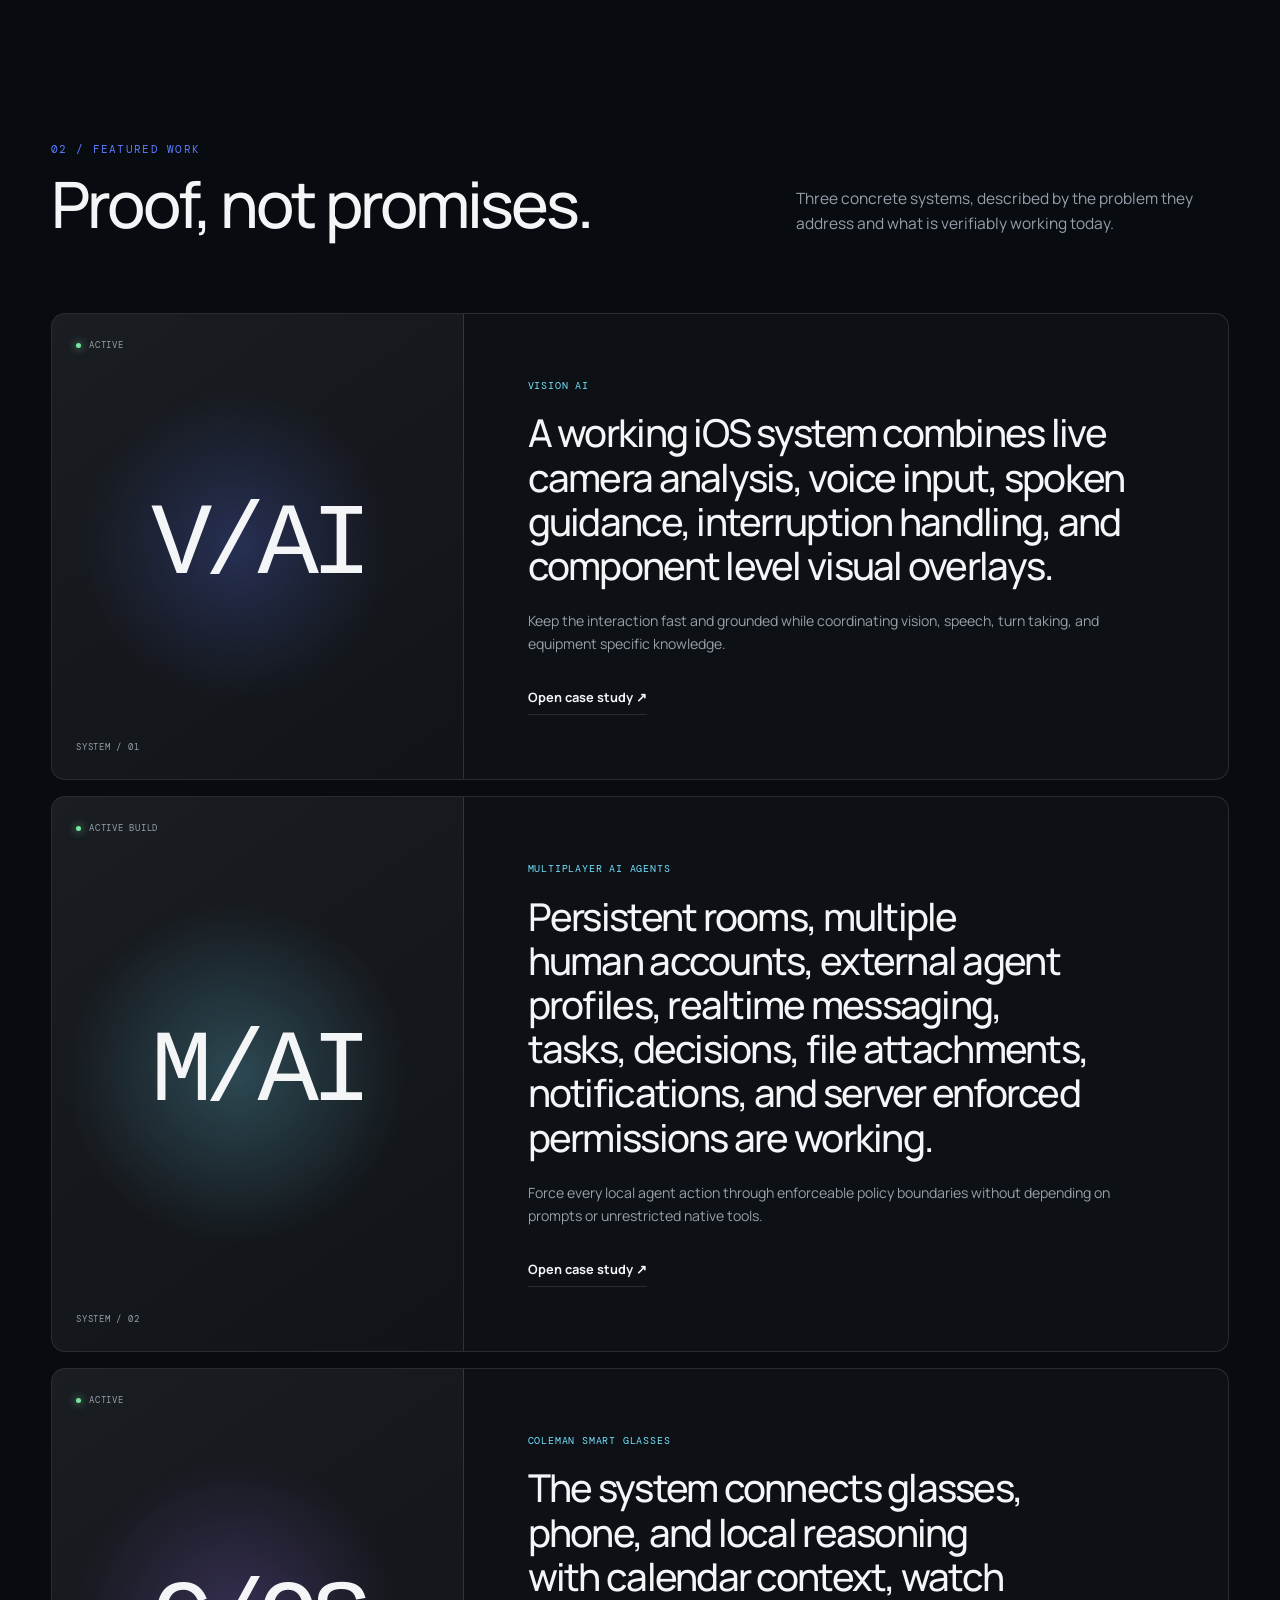
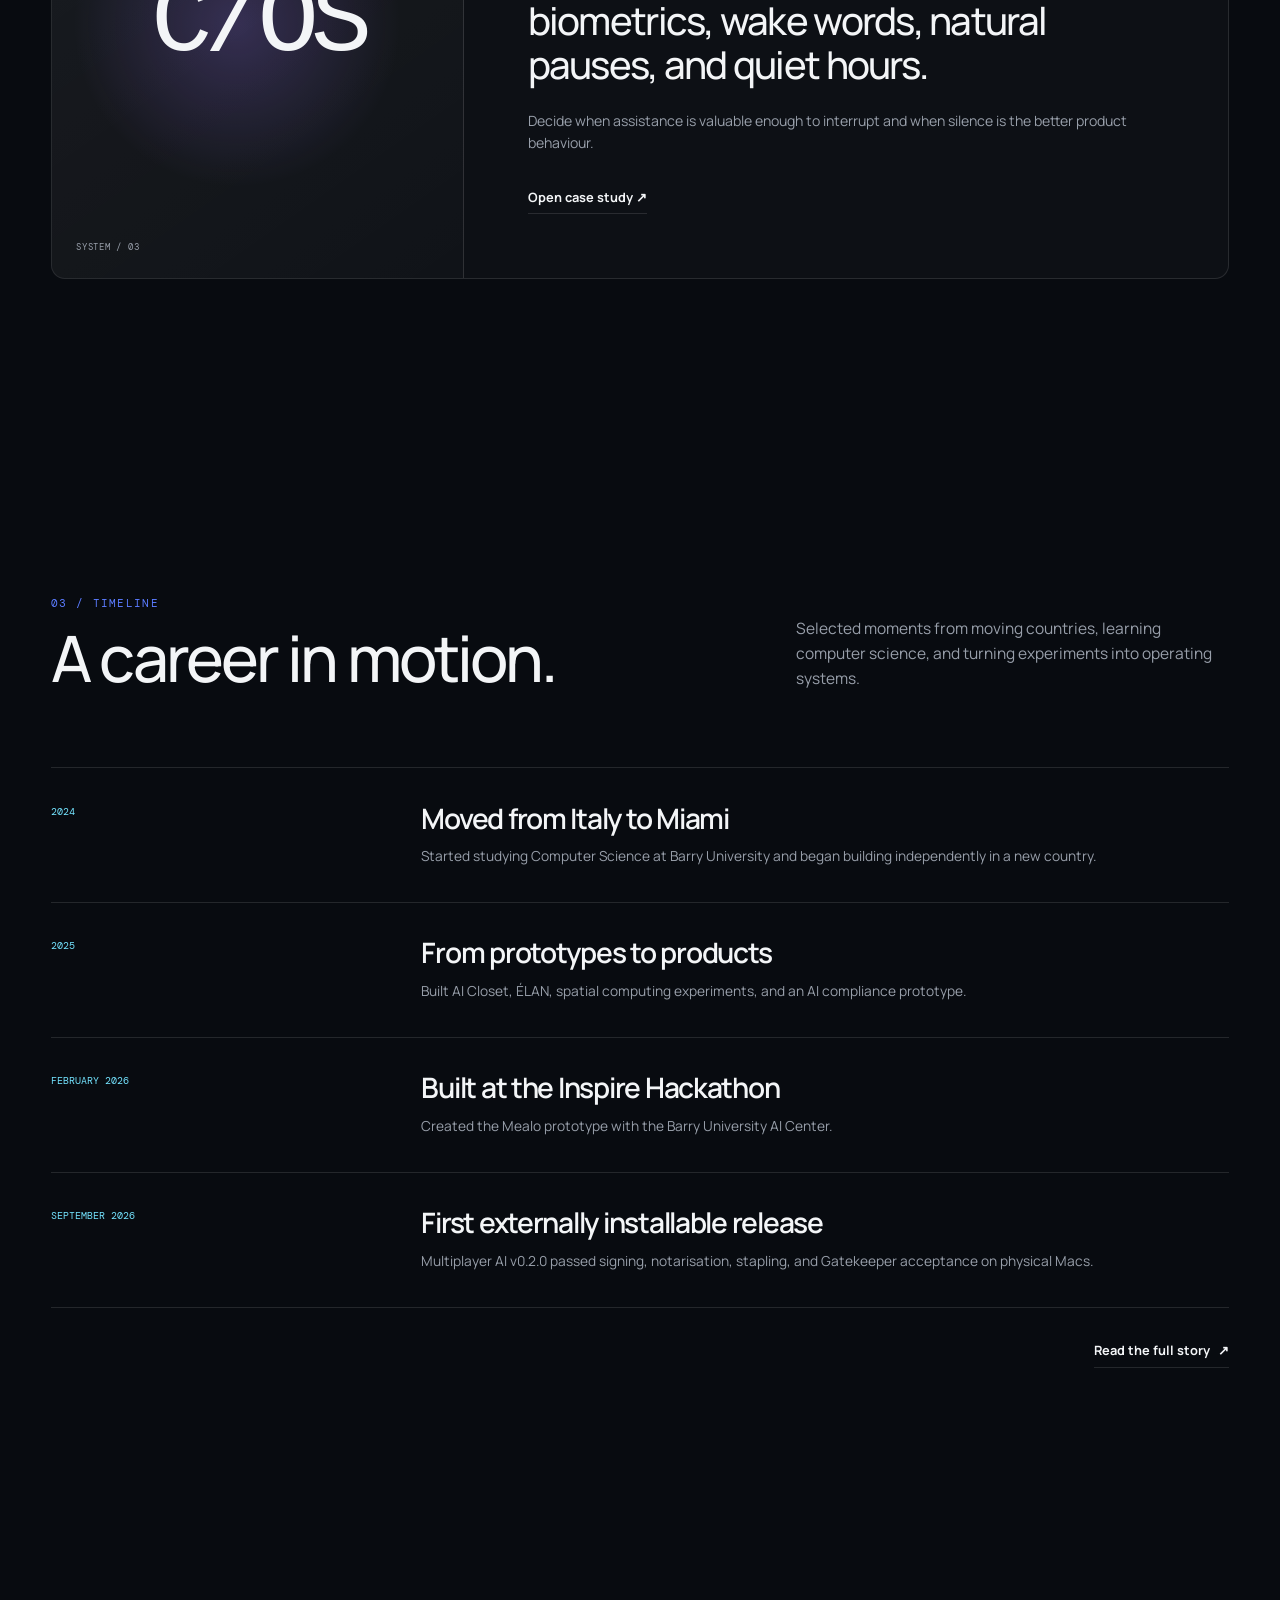
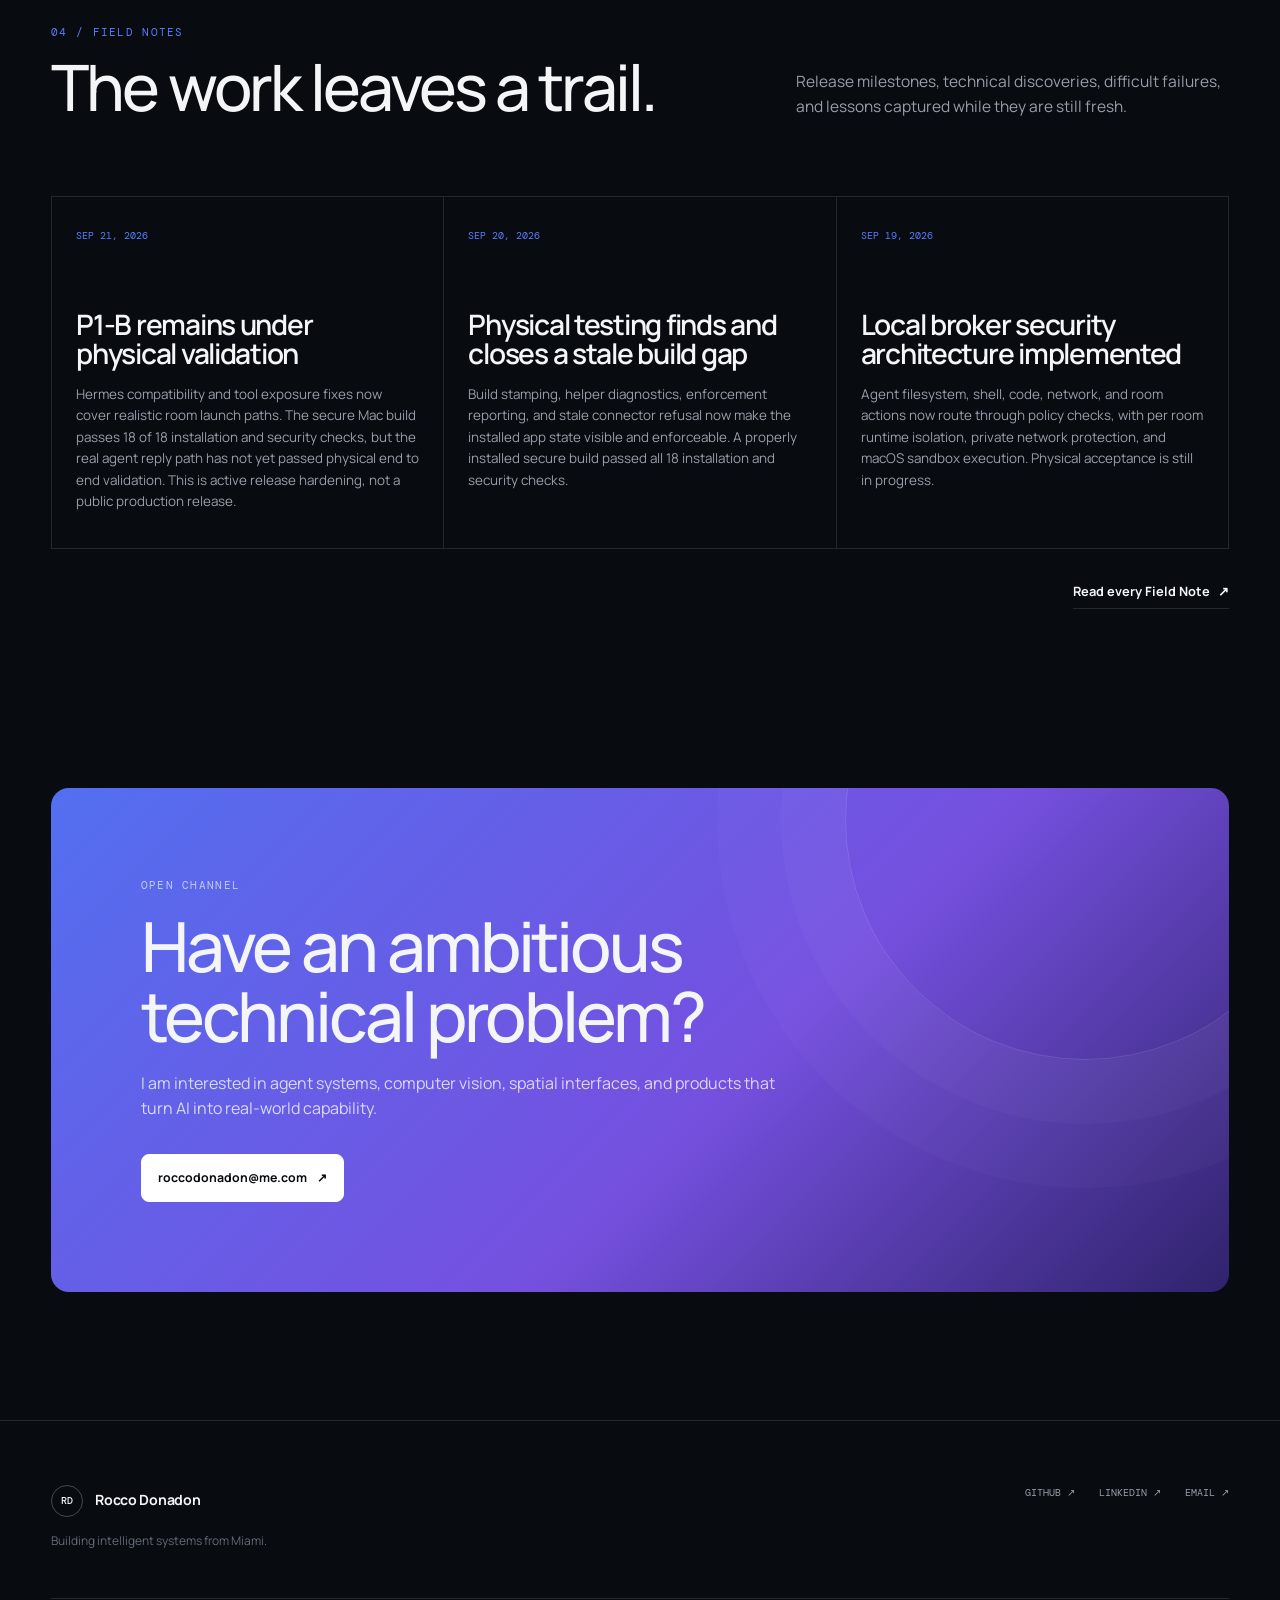
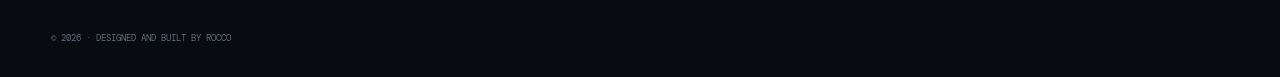
==== commit 1fb05bef: "Turn portfolio into a career operating record" ====
--- a/index.html
+++ b/index.html
@@ -4,7 +4,7 @@
   <meta charset="utf-8">
   <meta name="viewport" content="width=device-width, initial-scale=1">
   <title>Rocco Donadon — AI Systems & Product Engineering</title>
-  <meta name="description" content="Rocco Donadon is a computer scientist and solo founder building agent systems, spatial interfaces, and AI products.">
+  <meta name="description" content="Rocco Donadon is a computer science student and solo founder building agent systems, spatial interfaces, and AI products.">
   <meta name="theme-color" content="#080b10">
   <meta name="color-scheme" content="dark">
   <link rel="stylesheet" href="styles.css">
@@ -27,6 +27,7 @@
       <a href="index.html" aria-current="page">Home</a>
       <a href="work.html">Work</a>
       <a href="updates.html">Field Notes</a>
+      <a href="about.html">About</a>
     </nav>
     <a class="header-cta" href="mailto:roccodonadon@me.com">Start a conversation <span aria-hidden="true">↗</span></a>
   </div>
@@ -36,12 +37,12 @@
   <section class="hero">
     <div class="wrap hero__grid">
       <div class="hero__copy">
-        <p class="eyebrow reveal"><span class="eyebrow__signal"></span> Computer Scientist · Solo Founder · Miami</p>
+        <p class="eyebrow reveal"><span class="eyebrow__signal"></span> Computer Science · Founder · Building AI Systems</p>
         <h1 class="hero__title reveal">I build intelligent systems that move <span>beyond the chat box.</span></h1>
         <div class="hero__intro reveal" id="hero-intro"></div>
         <div class="hero__actions reveal">
           <a class="button button--primary" href="work.html">Explore selected work <span aria-hidden="true">↗</span></a>
-          <a class="button button--quiet" href="mailto:roccodonadon@me.com">Get in touch</a>
+          <a class="button button--quiet" href="https://github.com/rocks06">GitHub <span aria-hidden="true">↗</span></a>
         </div>
       </div>
 
@@ -68,43 +69,48 @@
       </div>
     </div>
 
-    <div class="wrap proof-strip reveal">
-      <div><strong>04</strong><span>systems operating<br>in the real world</span></div>
-      <div><strong>01</strong><span>notarized macOS<br>engineering release</span></div>
-      <div><strong>03</strong><span>interfaces: voice,<br>vision, and spatial</span></div>
-      <div><strong>∞</strong><span>curiosity for what<br>software can become</span></div>
+  </section>
+
+  <section class="section section--now" id="now">
+    <div class="wrap">
+      <div class="section-heading reveal">
+        <div><p class="section-kicker">01 / Now</p><h2>What has my attention.</h2></div>
+        <p>A compact record of what I am building, exploring, and learning right now.</p>
+      </div>
+      <div class="now-grid" id="now-grid"></div>
     </div>
   </section>
 
   <section class="section section--work" id="work">
     <div class="wrap">
       <div class="section-heading reveal">
-        <div><p class="section-kicker">01 / Selected work</p><h2>Systems built to operate.</h2></div>
-        <p>From real-time computer vision to agent infrastructure, each project explores how intelligence becomes useful when it can perceive, decide, and act.</p>
+        <div><p class="section-kicker">02 / Featured work</p><h2>Proof, not promises.</h2></div>
+        <p>Three concrete systems, described by the problem they address and what is verifiably working today.</p>
       </div>
-      <div class="featured-grid" id="featured-projects"></div>
-      <div class="section-action reveal"><a class="text-link" href="work.html">View the complete project archive <span>↗</span></a></div>
+      <div class="proof-grid" id="proof-grid"></div>
+      <div class="section-action reveal"><a class="text-link" href="work.html">View all 10 projects <span>↗</span></a></div>
     </div>
   </section>
 
-  <section class="section section--capabilities" id="capabilities">
+  <section class="section section--timeline" id="timeline">
     <div class="wrap">
       <div class="section-heading reveal">
-        <div><p class="section-kicker">02 / Capabilities</p><h2>Engineering across the stack.</h2></div>
-        <p>I connect product thinking, interaction design, and systems engineering to build software that feels clear on the surface and rigorous underneath.</p>
+        <div><p class="section-kicker">03 / Timeline</p><h2>A career in motion.</h2></div>
+        <p>Selected moments from moving countries, learning computer science, and turning experiments into operating systems.</p>
       </div>
-      <div class="capability-grid" id="capability-grid"></div>
+      <div class="career-timeline" id="career-timeline"></div>
+      <div class="section-action reveal"><a class="text-link" href="about.html">Read the full story <span>↗</span></a></div>
     </div>
   </section>
 
-  <section class="section section--story" id="story">
-    <div class="wrap story-layout">
-      <div class="story-intro reveal">
-        <p class="section-kicker">03 / Trajectory</p>
-        <h2>From AI features to autonomous systems.</h2>
-        <p>The question guiding my work keeps evolving: what can the system understand, what can it do without me, and how will autonomous software work together?</p>
+  <section class="section section--notes-home" id="notes">
+    <div class="wrap">
+      <div class="section-heading reveal">
+        <div><p class="section-kicker">04 / Field Notes</p><h2>The work leaves a trail.</h2></div>
+        <p>Release milestones, technical discoveries, difficult failures, and lessons captured while they are still fresh.</p>
       </div>
-      <div class="story-list" id="story-list"></div>
+      <div class="latest-notes" id="latest-notes"></div>
+      <div class="section-action reveal"><a class="text-link" href="updates.html">Read every Field Note <span>↗</span></a></div>
     </div>
   </section>
 
--- a/styles.css
+++ b/styles.css
@@ -55,7 +55,12 @@
 .featured-grid{display:grid;grid-template-columns:repeat(12,1fr);gap:1rem}.project-card{position:relative;display:flex;min-height:26rem;flex-direction:column;padding:1.45rem;border:1px solid var(--line);border-radius:14px;background:rgba(255,255,255,.025);text-decoration:none;overflow:hidden;transition:transform .3s,border-color .3s,background .3s}.project-card:nth-child(1),.project-card:nth-child(4){grid-column:span 7}.project-card:nth-child(2),.project-card:nth-child(3){grid-column:span 5}.project-card:hover{transform:translateY(-6px);border-color:rgba(116,228,255,.36);background:rgba(255,255,255,.05)}.project-card::after{content:"";position:absolute;width:18rem;height:18rem;right:-8rem;bottom:-11rem;border-radius:50%;background:var(--card-accent,var(--blue));filter:blur(80px);opacity:.13;transition:.3s}.project-card:hover::after{opacity:.25;transform:scale(1.15)}.project-card__top{display:flex;justify-content:space-between;align-items:center;font-family:var(--mono);font-size:.6rem;text-transform:uppercase;letter-spacing:.09em;color:var(--muted)}.status{display:flex;align-items:center;gap:.42rem}.status::before{content:"";width:5px;height:5px;border-radius:50%;background:var(--dim)}.status--live::before{background:var(--green);box-shadow:0 0 9px var(--green)}.status--in-progress::before{background:var(--blue);box-shadow:0 0 9px var(--blue)}.project-card__visual{position:relative;flex:1;display:grid;place-items:center;min-height:10rem}.project-card__glyph{display:grid;place-items:center;width:6.8rem;height:6.8rem;border:1px solid rgba(255,255,255,.14);border-radius:26%;font-family:var(--mono);font-size:1.25rem;color:white;background:linear-gradient(145deg,rgba(91,124,255,.28),rgba(255,255,255,.02));box-shadow:0 0 0 1.2rem rgba(255,255,255,.018),0 0 0 2.4rem rgba(255,255,255,.012);transition:transform .5s}.project-card:hover .project-card__glyph{transform:rotate(-5deg) scale(1.05)}.project-card__body{position:relative;z-index:2}.project-card__body h3{font-size:clamp(1.65rem,3vw,2.65rem);font-weight:500}.project-card__body p{max-width:38rem;margin-top:.8rem;color:var(--muted);font-size:.86rem}.project-card__footer{display:flex;justify-content:space-between;align-items:end;margin-top:1.2rem;font-family:var(--mono);font-size:.58rem;color:var(--dim);text-transform:uppercase}.project-card__arrow{display:grid;place-items:center;width:2.3rem;height:2.3rem;border:1px solid var(--line);border-radius:50%;color:white;font-size:.9rem;transition:.25s}.project-card:hover .project-card__arrow{background:white;color:var(--bg);transform:rotate(45deg)}.section-action{display:flex;justify-content:flex-end;margin-top:2rem}.text-link{font-size:.8rem;font-weight:700;text-decoration:none;border-bottom:1px solid var(--line);padding-bottom:.4rem}
 
 .section--capabilities{background:var(--bg-raised);border-block:1px solid var(--line)}.capability-grid{display:grid;grid-template-columns:repeat(4,1fr);border-top:1px solid var(--line);border-left:1px solid var(--line)}.capability{min-height:22rem;padding:1.35rem;border-right:1px solid var(--line);border-bottom:1px solid var(--line);transition:background .3s}.capability:hover{background:rgba(255,255,255,.035)}.capability__number{display:block;font-family:var(--mono);font-size:.65rem;color:var(--blue)}.capability__icon{position:relative;width:3rem;height:3rem;margin:3.5rem 0 2.2rem;border:1px solid var(--line);border-radius:50%}.capability__icon::before,.capability__icon::after{content:"";position:absolute;left:50%;top:50%;background:var(--cyan);transform:translate(-50%,-50%)}.capability__icon::before{width:1rem;height:1px}.capability__icon::after{width:1px;height:1rem}.capability h3{font-size:1.35rem;font-weight:600}.capability p{margin-top:.8rem;color:var(--muted);font-size:.82rem}.tag-list{display:flex;gap:.45rem;flex-wrap:wrap;margin-top:1.25rem}.tag{padding:.25rem .45rem;border:1px solid var(--line);border-radius:4px;font-family:var(--mono);font-size:.52rem;color:var(--dim);text-transform:uppercase;letter-spacing:.05em}
+.section--now{padding-top:clamp(7rem,11vw,11rem)}.now-grid{display:grid;grid-template-columns:repeat(3,1fr);border-top:1px solid var(--line);border-left:1px solid var(--line)}.now-card{position:relative;min-height:22rem;padding:1.5rem;border-right:1px solid var(--line);border-bottom:1px solid var(--line);text-decoration:none;overflow:hidden;transition:background .25s}.now-card:hover{background:rgba(255,255,255,.04)}.now-card__number,.now-card__label{font-family:var(--mono);font-size:.6rem;text-transform:uppercase;letter-spacing:.08em}.now-card__number{color:var(--blue)}.now-card__label{margin-top:4rem;color:var(--dim)}.now-card h3{max-width:24rem;margin-top:.9rem;font-size:clamp(1.45rem,2.5vw,2.25rem);font-weight:600}.now-card__detail{max-width:27rem;margin-top:1rem;color:var(--muted);font-size:.84rem}.now-card__arrow{position:absolute;right:1.5rem;bottom:1.5rem;display:grid;place-items:center;width:2.4rem;height:2.4rem;border:1px solid var(--line);border-radius:50%;transition:.25s}.now-card:hover .now-card__arrow{background:white;color:var(--bg);transform:rotate(45deg)}
+.proof-grid{display:grid;gap:1rem}.proof-card{display:grid;grid-template-columns:minmax(15rem,.7fr) minmax(0,1.3fr);min-height:26rem;border:1px solid var(--line);border-radius:14px;background:rgba(255,255,255,.025);text-decoration:none;overflow:hidden;transition:transform .3s,border-color .3s}.proof-card:hover{transform:translateY(-4px);border-color:rgba(116,228,255,.35)}.proof-card__visual{position:relative;display:flex;flex-direction:column;justify-content:space-between;padding:1.5rem;background:radial-gradient(circle at 45% 50%,color-mix(in srgb,var(--card-accent) 24%,transparent),transparent 48%),linear-gradient(145deg,rgba(255,255,255,.055),rgba(255,255,255,.01));border-right:1px solid var(--line)}.proof-card__visual::before{content:"";position:absolute;inset:0;background-image:radial-gradient(rgba(255,255,255,.2) .7px,transparent .7px);background-size:18px 18px;opacity:.12}.proof-card__status,.proof-card__visual small{position:relative;z-index:1;font-family:var(--mono);font-size:.58rem;text-transform:uppercase;letter-spacing:.08em;color:var(--muted)}.proof-card__status::before{content:"";display:inline-block;width:5px;height:5px;margin-right:.5rem;border-radius:50%;background:var(--green);box-shadow:0 0 9px var(--green)}.proof-card__visual strong{position:relative;z-index:1;align-self:center;font-family:var(--mono);font-size:clamp(3.5rem,8vw,8rem);font-weight:300;letter-spacing:-.08em}.proof-card__content{display:flex;flex-direction:column;justify-content:center;padding:clamp(2rem,5vw,5rem)}.proof-card__eyebrow{font-family:var(--mono);font-size:.62rem;text-transform:uppercase;letter-spacing:.08em;color:var(--cyan)}.proof-card__content h3{max-width:50rem;margin-top:1.1rem;font-size:clamp(1.6rem,3vw,3.25rem);font-weight:500;line-height:1.15}.proof-card__content>p:not(.proof-card__eyebrow){max-width:45rem;margin-top:1.4rem;color:var(--muted);font-size:.88rem}.proof-card__content .text-link{align-self:flex-start;margin-top:2rem}
+.career-timeline{border-top:1px solid var(--line)}.career-milestone{display:grid;grid-template-columns:minmax(9rem,.55fr) minmax(0,1.45fr);gap:4rem;padding:2.2rem 0;border-bottom:1px solid var(--line)}.career-milestone time{font-family:var(--mono);font-size:.65rem;color:var(--cyan);text-transform:uppercase}.career-milestone h3{font-size:clamp(1.3rem,2.2vw,2rem);font-weight:600}.career-milestone p{max-width:48rem;margin-top:.8rem;color:var(--muted);font-size:.86rem}
+.latest-notes{display:grid;grid-template-columns:repeat(3,1fr);border-top:1px solid var(--line);border-left:1px solid var(--line)}.latest-note{min-height:22rem;padding:1.5rem;border-right:1px solid var(--line);border-bottom:1px solid var(--line)}.latest-note time{font-family:var(--mono);font-size:.6rem;color:var(--blue);text-transform:uppercase}.latest-note h3{margin-top:4rem;font-size:clamp(1.35rem,2.2vw,2rem);font-weight:600}.latest-note p{margin-top:1rem;color:var(--muted);font-size:.84rem}
 .story-layout{display:grid;grid-template-columns:.8fr 1.2fr;gap:clamp(4rem,9vw,10rem);align-items:start}.story-intro{position:sticky;top:9rem}.story-intro>p:last-child{margin-top:1.5rem}.story-list{border-top:1px solid var(--line)}.story-item{display:grid;grid-template-columns:5rem 1fr;gap:1.5rem;padding:2rem 0;border-bottom:1px solid var(--line)}.story-item__date{font-family:var(--mono);font-size:.68rem;color:var(--blue)}.story-item h3{font-size:1.45rem;font-weight:600}.story-item__body{display:grid;gap:1rem;margin-top:1rem;color:var(--muted);font-size:.86rem}.story-item__body em{color:white}
+.about-hero{padding:clamp(6rem,11vw,11rem) 0 clamp(5rem,9vw,9rem);border-bottom:1px solid var(--line)}.about-hero__grid{display:grid;grid-template-columns:1.25fr .75fr;gap:clamp(4rem,9vw,10rem);align-items:end}.about-hero h1{max-width:65rem;font-size:clamp(3.7rem,7.5vw,8rem);font-weight:500}.about-hero h1 span{color:var(--dim)}.about-hero__aside{display:grid;gap:1.2rem;color:var(--muted);font-size:1rem}.about-hero__links{display:flex;gap:1.25rem;flex-wrap:wrap;margin-top:1rem}.about-hero__links a{color:white;font-family:var(--mono);font-size:.63rem;text-transform:uppercase;text-underline-offset:5px}.about-story{border-bottom:1px solid var(--line)}
 
 .contact-section{padding:clamp(2rem,4vw,4rem) 0 clamp(6rem,10vw,10rem)}.contact-card{position:relative;padding:clamp(2rem,7vw,6rem);border-radius:18px;background:linear-gradient(135deg,#536ff0,#7550df 58%,#30236c);overflow:hidden}.contact-card::before{content:"";position:absolute;width:30rem;height:30rem;right:-6rem;top:-13rem;border:1px solid rgba(255,255,255,.13);border-radius:50%;box-shadow:0 0 0 4rem rgba(255,255,255,.025),0 0 0 8rem rgba(255,255,255,.018)}.contact-card>*{position:relative;z-index:1}.contact-card .section-kicker{color:rgba(255,255,255,.65)}.contact-card h2{max-width:55rem;margin-top:1rem;font-size:clamp(2.4rem,5.4vw,5.7rem);font-weight:500}.contact-card>p:not(.section-kicker){max-width:40rem;margin-top:1.2rem;color:rgba(255,255,255,.76)}.contact-section--compact .contact-card{display:flex;align-items:center;justify-content:space-between;gap:2rem;padding:clamp(2rem,5vw,4rem)}.contact-section--compact .contact-card h2{font-size:clamp(2rem,4vw,4rem)}.contact-section--compact .button{margin-top:0;white-space:nowrap}
 .site-footer{padding:4rem 0 2rem;border-top:1px solid var(--line)}.footer-inner{display:grid;grid-template-columns:1fr auto;gap:3rem;align-items:start}.footer-inner>div:first-child p{margin-top:.9rem;color:var(--dim);font-size:.75rem}.footer-links{display:flex;gap:1.5rem}.footer-links a{color:var(--muted);font-family:var(--mono);font-size:.62rem;text-decoration:none;text-transform:uppercase}.footer-links a:hover{color:white}.footer-meta{grid-column:1/-1;padding-top:2rem;border-top:1px solid var(--line);font-family:var(--mono);font-size:.55rem;color:var(--dim);text-transform:uppercase}
@@ -63,11 +68,14 @@
 .page-hero{padding:clamp(6rem,11vw,11rem) 0 clamp(4rem,7vw,7rem);border-bottom:1px solid var(--line)}.page-hero h1{max-width:72rem;font-size:clamp(3.8rem,8.5vw,9.2rem);font-weight:500}.page-hero__lede{max-width:40rem;margin:2rem 0 0 auto;color:var(--muted);font-size:clamp(1rem,1.5vw,1.2rem)}.page-hero--notes h1{max-width:63rem}.archive-header{display:flex;justify-content:space-between;padding-bottom:1rem;border-bottom:1px solid var(--line);font-family:var(--mono);font-size:.62rem;text-transform:uppercase;color:var(--muted);letter-spacing:.07em}.project-archive{padding-top:3rem}.project-grid{display:grid;grid-template-columns:repeat(2,1fr);gap:1rem;margin-top:1rem}.project-grid .project-card{grid-column:auto!important;min-height:25rem}.notes-section{padding-top:3rem}.notes-list{border-top:0}.note{display:grid;grid-template-columns:10rem 1fr 2rem;gap:2.5rem;padding:2.5rem 0;border-bottom:1px solid var(--line);transition:padding .25s}.note:hover{padding-left:1rem}.note__date{font-family:var(--mono);font-size:.65rem;color:var(--blue)}.note h2{font-size:clamp(1.45rem,3vw,2.5rem);font-weight:500}.note p{max-width:48rem;margin-top:1rem;color:var(--muted);font-size:.88rem}.note__mark{font-family:var(--mono);color:var(--dim)}
 
 .project-detail{padding:4rem 0 8rem}.back-link{display:inline-block;margin-bottom:4rem;color:var(--muted);font-family:var(--mono);font-size:.62rem;text-decoration:none;text-transform:uppercase}.back-link:hover{color:white}.project-hero{display:grid;grid-template-columns:1.2fr .8fr;gap:5rem;padding-bottom:5rem;border-bottom:1px solid var(--line)}.project-hero h1{font-size:clamp(4rem,8vw,8rem);font-weight:500}.project-hero__summary{margin-top:2rem;max-width:55rem;color:var(--muted);font-size:clamp(1rem,1.7vw,1.25rem)}.project-meta{display:grid;align-content:end;gap:1.4rem}.project-meta__row{display:flex;justify-content:space-between;gap:2rem;padding-bottom:.7rem;border-bottom:1px solid var(--line);font-family:var(--mono);font-size:.6rem;text-transform:uppercase}.project-meta__row span:first-child{color:var(--dim)}.project-body{display:grid;grid-template-columns:.7fr 1.3fr;gap:5rem;padding:5rem 0}.project-body__label{font-family:var(--mono);font-size:.63rem;color:var(--blue);text-transform:uppercase}.project-body__copy{color:#c2c7cf;font-size:clamp(1.08rem,1.6vw,1.3rem);line-height:1.75}.project-stack{display:flex;flex-wrap:wrap;gap:.5rem;margin-top:2rem}.project-stack span{padding:.4rem .6rem;border:1px solid var(--line);border-radius:5px;color:var(--muted);font-family:var(--mono);font-size:.56rem;text-transform:uppercase}.milestone{padding:clamp(2rem,5vw,4rem);border:1px solid rgba(116,228,255,.22);border-radius:14px;background:linear-gradient(135deg,rgba(91,124,255,.1),rgba(255,255,255,.02))}.milestone__meta{font-family:var(--mono);font-size:.6rem;color:var(--cyan);text-transform:uppercase}.milestone h2{max-width:50rem;margin-top:1rem;font-size:clamp(2rem,4vw,4rem);font-weight:500}.milestone p{max-width:52rem;margin-top:1.5rem;color:var(--muted)}.milestone a{display:inline-block;margin-top:1.5rem;font-size:.75rem;font-weight:700;text-underline-offset:5px}
+.case-study{display:grid;grid-template-columns:repeat(2,1fr);margin-bottom:5rem;border-top:1px solid var(--line);border-left:1px solid var(--line)}.case-study__item{min-height:21rem;padding:clamp(1.5rem,4vw,3rem);border-right:1px solid var(--line);border-bottom:1px solid var(--line)}.case-study__label{font-family:var(--mono);font-size:.6rem;color:var(--blue);text-transform:uppercase;letter-spacing:.08em}.case-study__item h2{margin-top:3.5rem;font-size:clamp(1.5rem,3vw,2.8rem);font-weight:500}.case-study__item>p:last-child{max-width:37rem;margin-top:1.2rem;color:var(--muted);font-size:.88rem}
+.project-status{position:relative;margin-bottom:5rem;padding:clamp(2rem,5vw,4rem);border:1px solid rgba(119,231,160,.28);border-radius:16px;background:linear-gradient(135deg,rgba(119,231,160,.09),rgba(91,124,255,.07) 55%,rgba(255,255,255,.02));overflow:hidden}.project-status::after{content:"";position:absolute;width:22rem;height:22rem;right:-9rem;top:-12rem;border-radius:50%;background:var(--green);filter:blur(100px);opacity:.1;pointer-events:none}.project-status>*{position:relative;z-index:1}.project-status__meta{font-family:var(--mono);font-size:.62rem;color:var(--green);text-transform:uppercase;letter-spacing:.08em}.project-status h2{max-width:56rem;margin-top:1rem;font-size:clamp(2.2rem,4.5vw,4.8rem);font-weight:500}.project-status__body,.project-status__focus{max-width:65rem;margin-top:1.5rem;color:#c8cdd5;font-size:clamp(.95rem,1.25vw,1.08rem)}.project-status__focus{padding-top:1.5rem;border-top:1px solid var(--line);color:var(--muted)}
+.development-timeline{padding:1rem 0 5rem}.development-timeline__header{display:grid;grid-template-columns:.7fr 1.3fr;gap:5rem;align-items:end;margin-bottom:3rem}.development-timeline__header h2{max-width:48rem;font-size:clamp(2.2rem,4.5vw,4.8rem);font-weight:500}.development-timeline__list{border-top:1px solid var(--line)}.development-event{display:grid;grid-template-columns:minmax(9rem,.7fr) minmax(0,1.3fr);gap:5rem;padding:2.5rem 0;border-bottom:1px solid var(--line)}.development-event__date{font-family:var(--mono);font-size:.64rem;color:var(--cyan);text-transform:uppercase;letter-spacing:.05em}.development-event__content h3{font-size:clamp(1.35rem,2.4vw,2.1rem);font-weight:600}.development-event__content>p{max-width:55rem;margin-top:1rem;color:var(--muted);font-size:.9rem}.development-event__commits{display:flex;flex-wrap:wrap;gap:.45rem;margin-top:1.25rem}.development-event__commits a{padding:.3rem .5rem;border:1px solid var(--line);border-radius:5px;color:var(--cyan);font-family:var(--mono);font-size:.56rem;text-decoration:none}.development-event__commits a:hover{border-color:var(--cyan);background:rgba(116,228,255,.07)}
 
 .js .reveal{opacity:0;transform:translateY(22px);transition:opacity .75s cubic-bezier(.2,.7,.2,1),transform .75s cubic-bezier(.2,.7,.2,1)}.js .reveal.is-visible{opacity:1;transform:none}.stagger>*{transition-delay:calc(var(--i,0) * 80ms)}
 @keyframes pulse-ring{0%{transform:scale(.7);opacity:.5}70%,100%{transform:scale(1.7);opacity:0}}@keyframes spin{to{transform:translate(-50%,-50%) rotate(360deg)}}@keyframes dash{to{stroke-dashoffset:-240}}@keyframes sheen{0%,72%{transform:translateX(-100%)}88%,100%{transform:translateX(100%)}}
 
-@media(max-width:70rem){.hero__grid{grid-template-columns:1fr}.hero__copy{max-width:64rem}.system-card{max-width:43rem}.proof-strip{grid-template-columns:repeat(2,1fr)}.proof-strip div:nth-child(2){border-right:0}.proof-strip div:nth-child(-n+2){border-bottom:1px solid var(--line)}.capability-grid{grid-template-columns:repeat(2,1fr)}.story-layout{grid-template-columns:1fr}.story-intro{position:static;max-width:48rem}.project-hero{grid-template-columns:1fr}.project-meta{max-width:35rem}.project-body{grid-template-columns:1fr;gap:2rem}}
-@media(max-width:48rem){:root{--gutter:1.15rem}.header-inner{height:4.5rem}.wordmark>span:last-child,.header-cta{display:none}.site-nav{margin-left:auto}.site-nav a{padding:.42rem .62rem;font-size:.58rem}.hero{padding-top:4rem}.hero__title{font-size:clamp(3rem,14vw,4.8rem)}.system-card{min-height:32rem}.system-map{height:21rem}.system-map__orbit--two{width:18rem;height:18rem}.proof-strip{margin-top:5rem}.proof-strip div{padding:1rem .7rem;gap:.65rem}.proof-strip strong{font-size:1rem}.proof-strip span{font-size:.56rem}.section-heading{grid-template-columns:1fr;gap:1.4rem}.featured-grid,.project-grid{display:grid;grid-template-columns:1fr}.project-card,.project-card:nth-child(n){grid-column:1!important;min-height:24rem}.capability-grid{grid-template-columns:1fr}.capability{min-height:auto}.capability__icon{margin:2.5rem 0 1.7rem}.story-item{grid-template-columns:3.5rem 1fr;gap:.8rem}.contact-section--compact .contact-card{display:block}.contact-section--compact .button{margin-top:1.5rem}.footer-inner{grid-template-columns:1fr}.footer-links{flex-wrap:wrap}.footer-meta{grid-column:auto}.page-hero h1{font-size:clamp(3.4rem,15vw,5.2rem)}.page-hero__lede{margin-left:0}.note{grid-template-columns:1fr;gap:.7rem}.note__mark{display:none}.project-hero{gap:3rem}.project-hero h1{font-size:clamp(3.4rem,15vw,5.4rem)}.project-body{padding:3rem 0}}
+@media(max-width:70rem){.hero__grid{grid-template-columns:1fr}.hero__copy{max-width:64rem}.system-card{max-width:43rem}.proof-strip{grid-template-columns:repeat(2,1fr)}.proof-strip div:nth-child(2){border-right:0}.proof-strip div:nth-child(-n+2){border-bottom:1px solid var(--line)}.now-grid,.latest-notes{grid-template-columns:1fr}.now-card,.latest-note{min-height:auto}.now-card__label,.latest-note h3{margin-top:2.5rem}.proof-card{grid-template-columns:1fr}.proof-card__visual{min-height:20rem;border-right:0;border-bottom:1px solid var(--line)}.capability-grid{grid-template-columns:repeat(2,1fr)}.story-layout,.about-hero__grid{grid-template-columns:1fr}.story-intro{position:static;max-width:48rem}.about-hero__aside{max-width:42rem}.project-hero{grid-template-columns:1fr}.project-meta{max-width:35rem}.project-body,.development-timeline__header,.development-event{grid-template-columns:1fr;gap:2rem}.development-event{gap:1rem}}
+@media(max-width:48rem){:root{--gutter:1.15rem}.header-inner{height:4.5rem}.wordmark>span:last-child,.header-cta{display:none}.site-nav{margin-left:auto}.site-nav a{padding:.42rem .52rem;font-size:.54rem}.hero{padding-top:4rem}.hero__title{font-size:clamp(3rem,14vw,4.8rem)}.system-card{min-height:32rem}.system-map{height:21rem}.system-map__orbit--two{width:18rem;height:18rem}.proof-strip{margin-top:5rem}.proof-strip div{padding:1rem .7rem;gap:.65rem}.proof-strip strong{font-size:1rem}.proof-strip span{font-size:.56rem}.section-heading{grid-template-columns:1fr;gap:1.4rem}.featured-grid,.project-grid{display:grid;grid-template-columns:1fr}.project-card,.project-card:nth-child(n){grid-column:1!important;min-height:24rem}.proof-card__visual{min-height:16rem}.proof-card__content{padding:1.5rem}.career-milestone{grid-template-columns:1fr;gap:.75rem}.capability-grid,.case-study{grid-template-columns:1fr}.capability{min-height:auto}.capability__icon{margin:2.5rem 0 1.7rem}.story-item{grid-template-columns:3.5rem 1fr;gap:.8rem}.contact-section--compact .contact-card{display:block}.contact-section--compact .button{margin-top:1.5rem}.footer-inner{grid-template-columns:1fr}.footer-links{flex-wrap:wrap}.footer-meta{grid-column:auto}.page-hero h1,.about-hero h1{font-size:clamp(3.4rem,15vw,5.2rem)}.page-hero__lede{margin-left:0}.note{grid-template-columns:1fr;gap:.7rem}.note__mark{display:none}.project-hero{gap:3rem}.project-hero h1{font-size:clamp(3.4rem,15vw,5.4rem)}.project-body{padding:3rem 0}.case-study__item{min-height:auto}.case-study__item h2{margin-top:2rem}}
 @media(pointer:coarse){.cursor-glow{display:none}}
 @media(prefers-reduced-motion:reduce){html{scroll-behavior:auto}.js .reveal{opacity:1;transform:none;transition:none}.system-map__orbit--two,.system-lines path,.eyebrow__signal::after,.system-card::before{animation:none}.system-card{transform:none!important}}
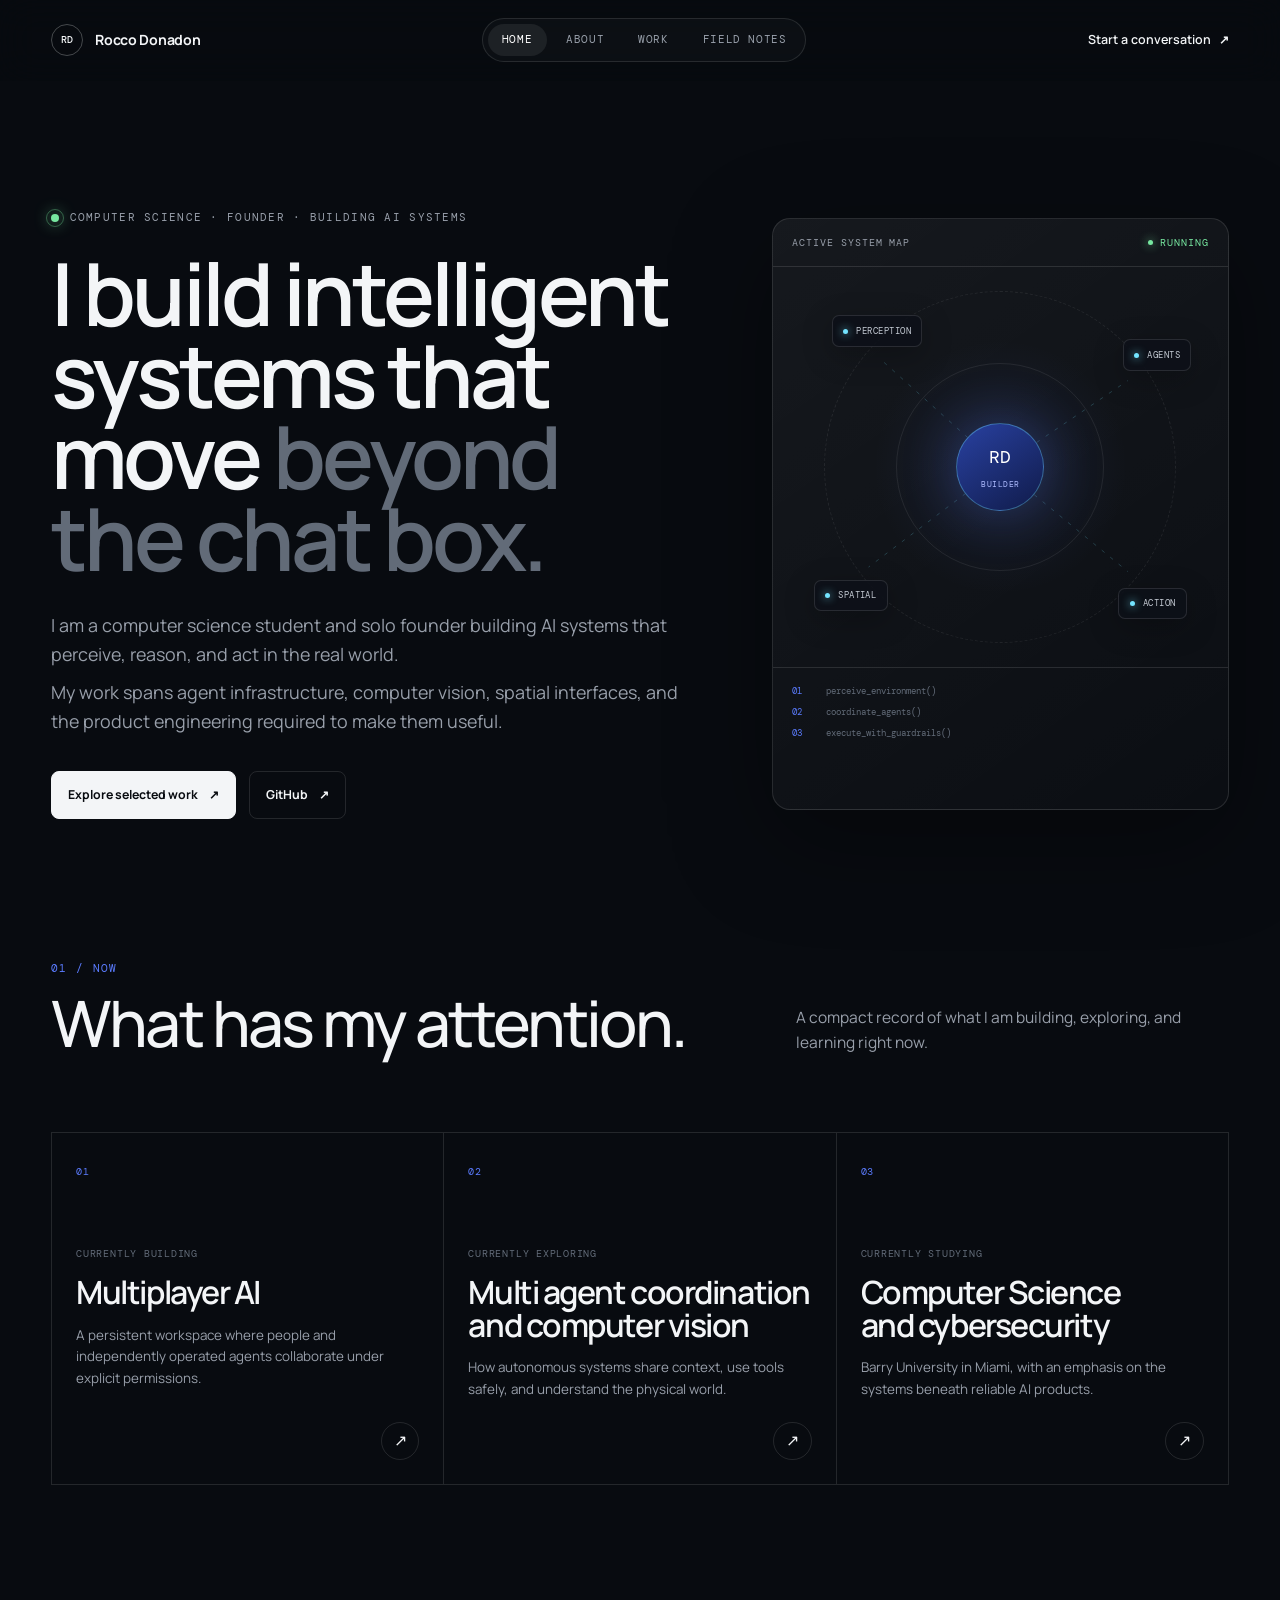
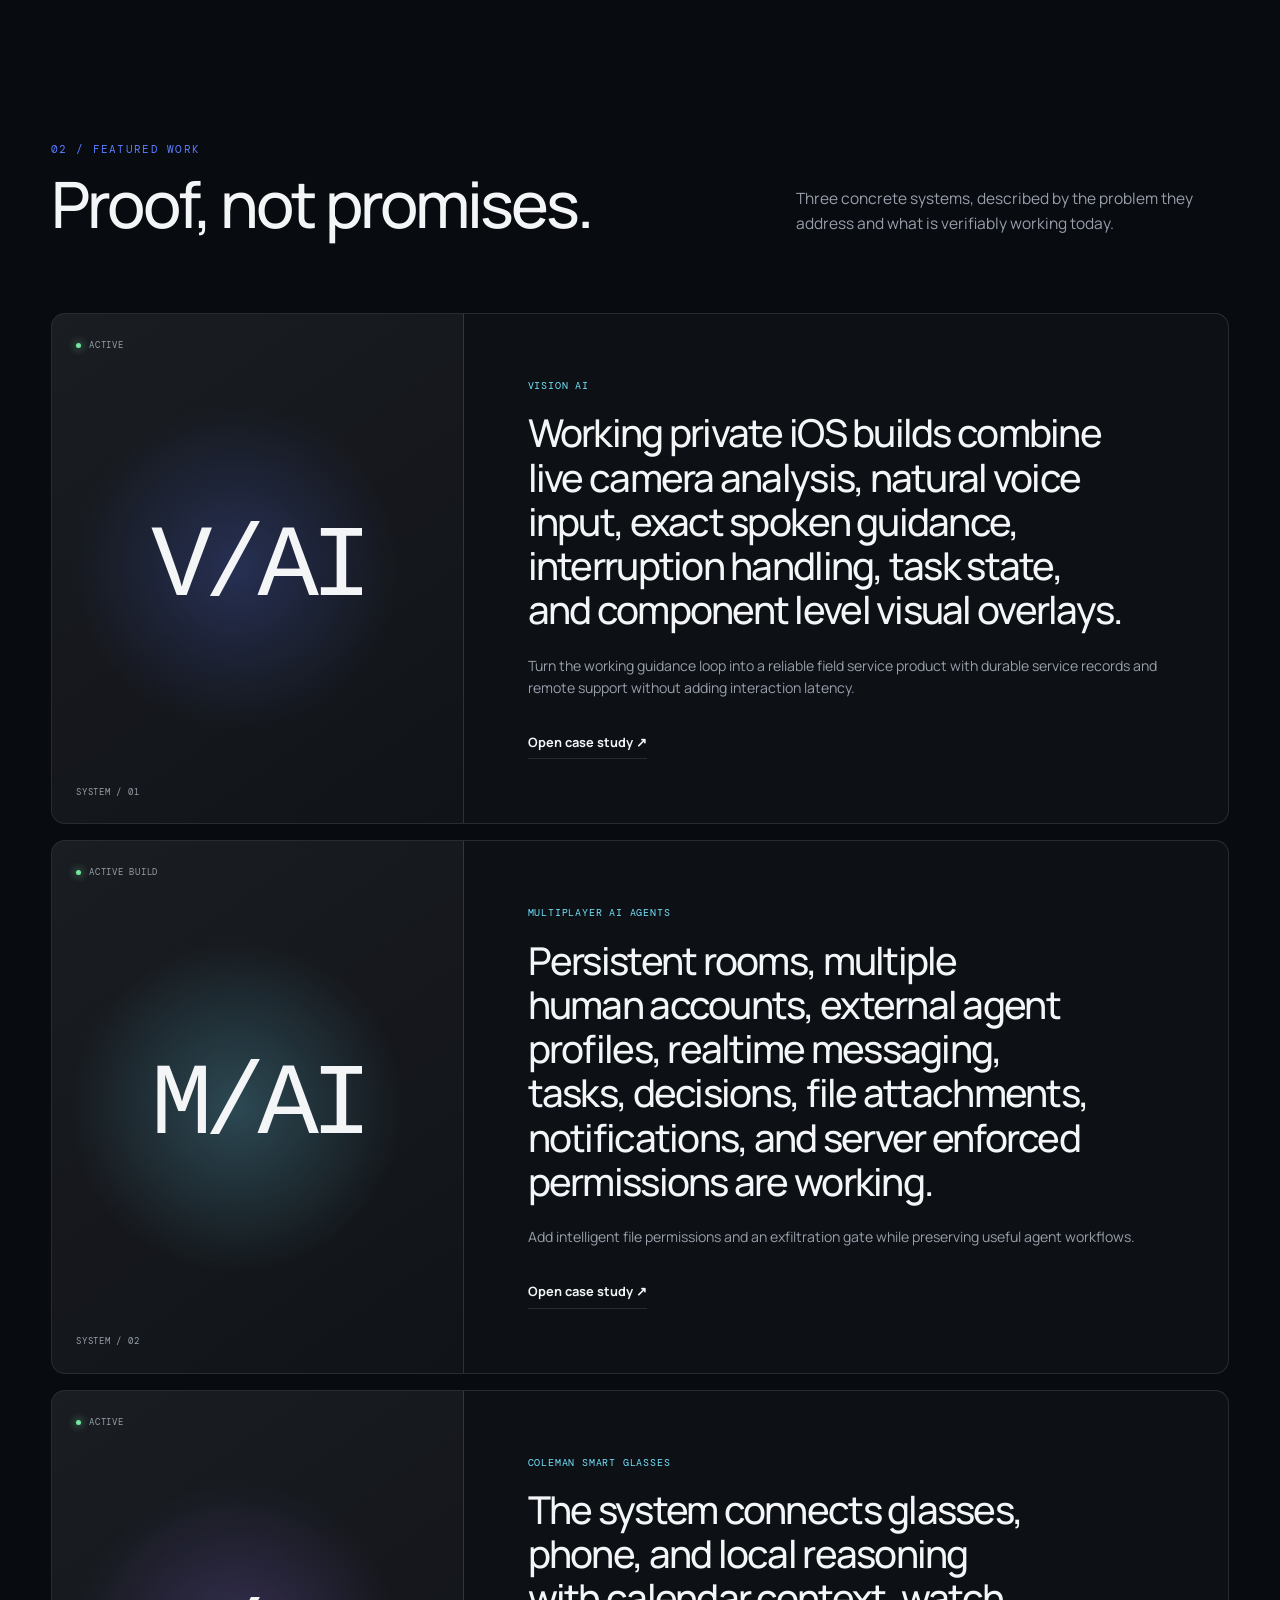
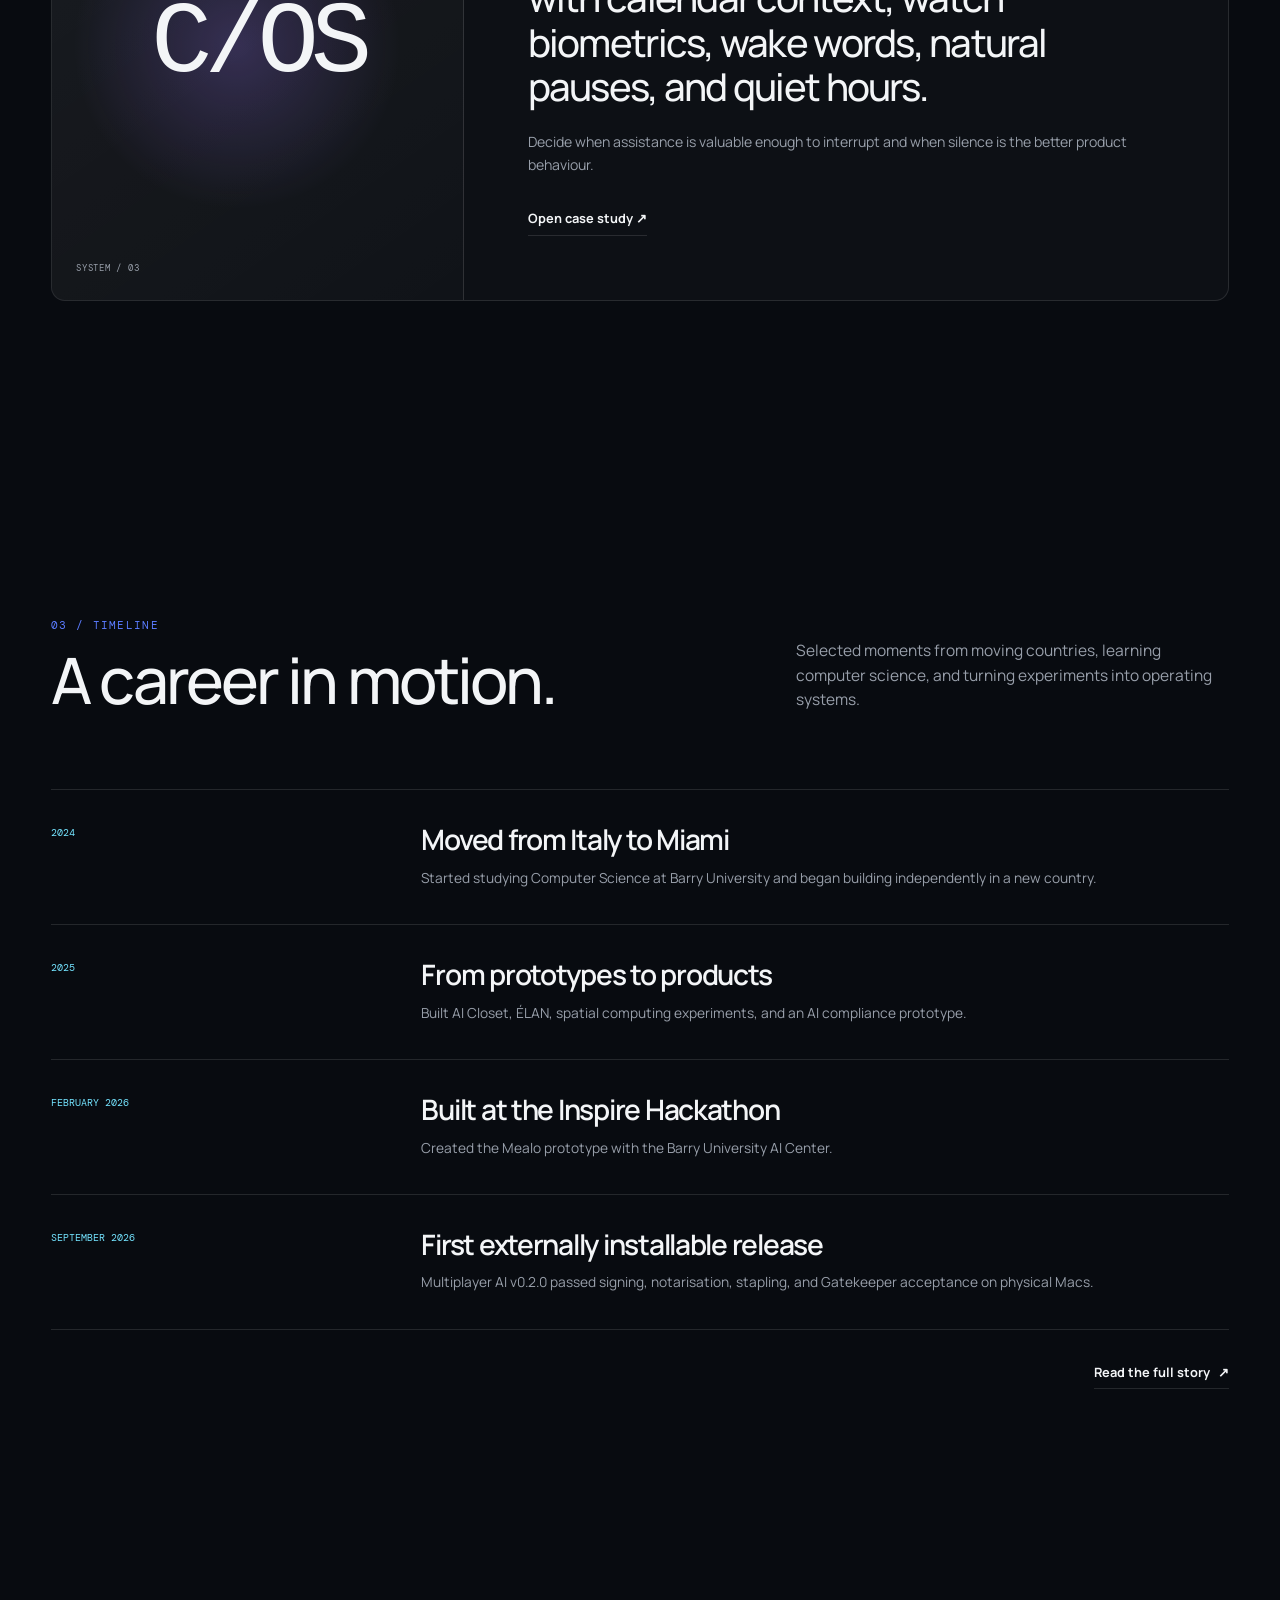
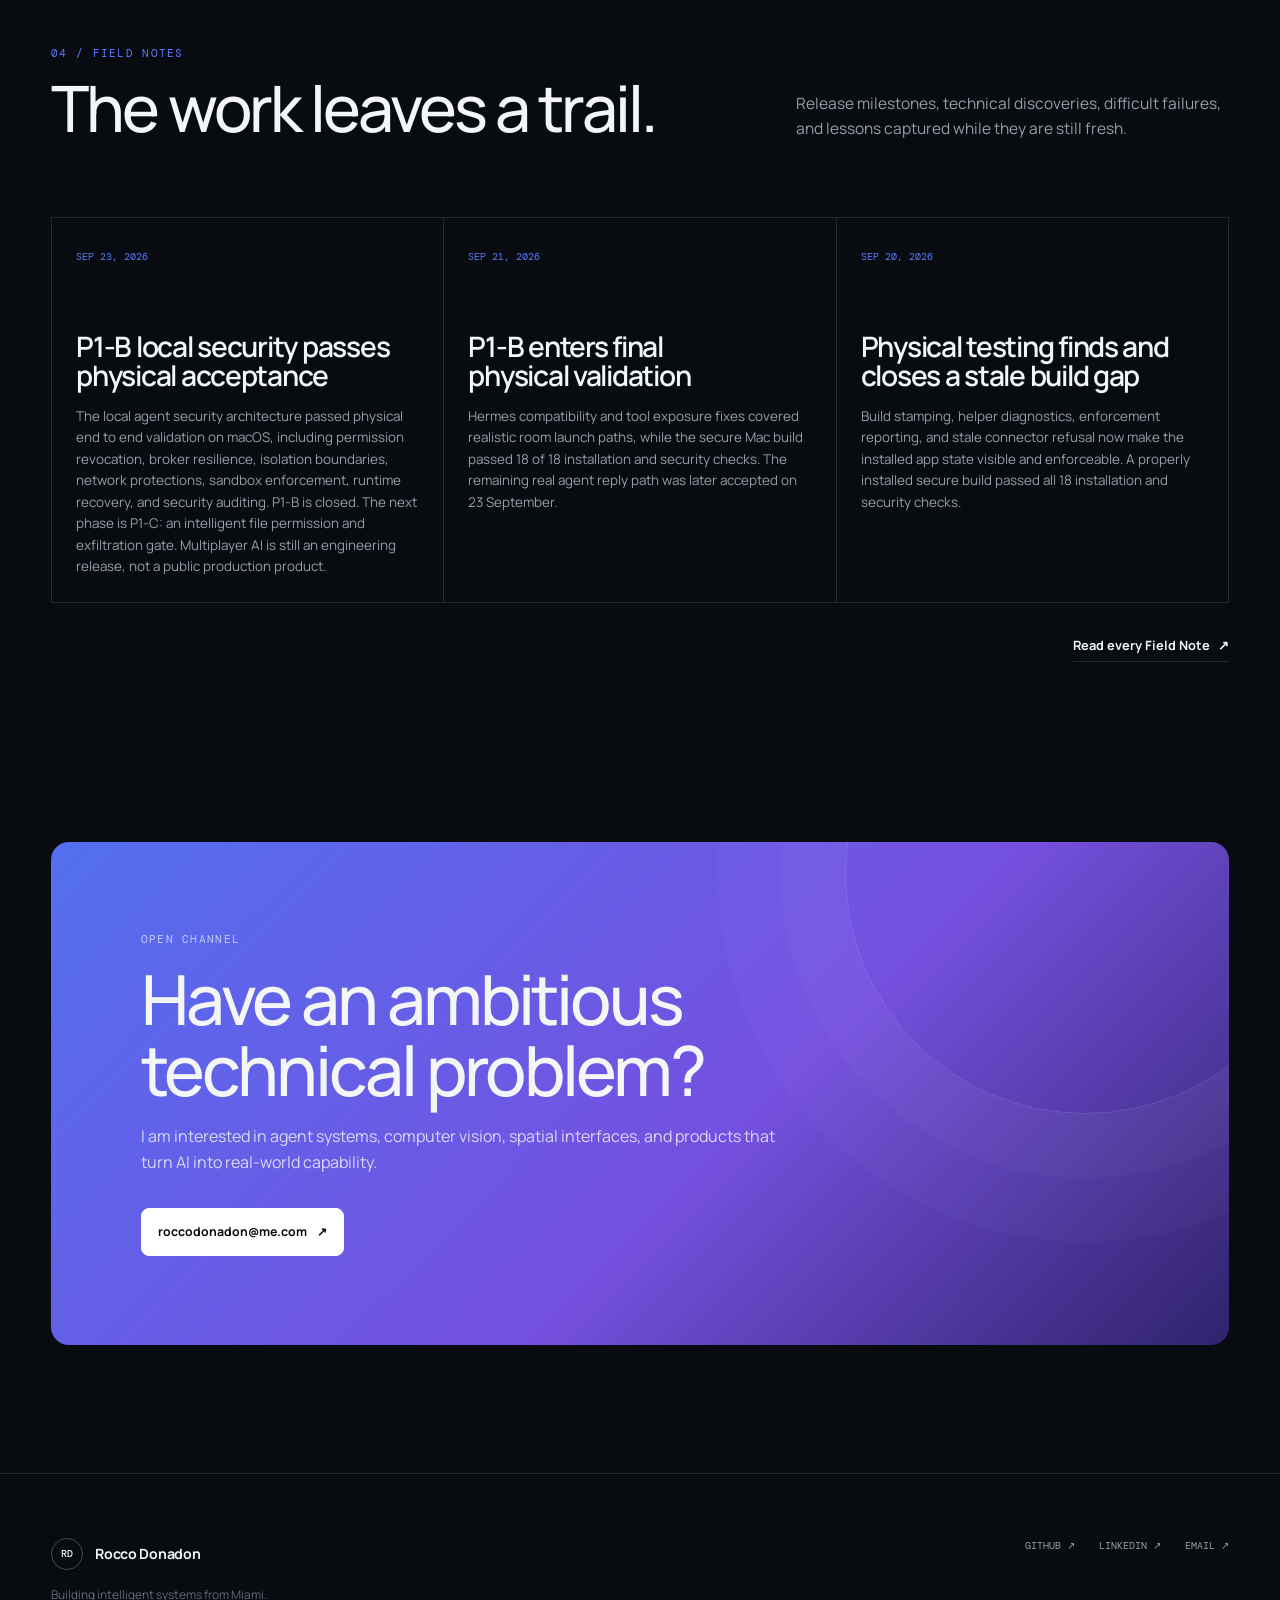
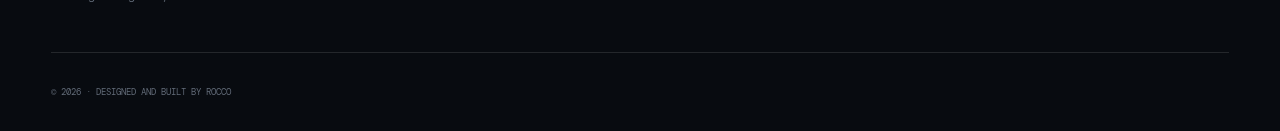
==== commit 256ef7a0: "Expand Vision AI project record" ====
--- a/index.html
+++ b/index.html
@@ -25,9 +25,9 @@
     <a class="wordmark" href="index.html" aria-label="Rocco Donadon, home"><span class="wordmark__mark">RD</span><span>Rocco Donadon</span></a>
     <nav class="site-nav" aria-label="Primary navigation">
       <a href="index.html" aria-current="page">Home</a>
+      <a href="about.html">About</a>
       <a href="work.html">Work</a>
       <a href="updates.html">Field Notes</a>
-      <a href="about.html">About</a>
     </nav>
     <a class="header-cta" href="mailto:roccodonadon@me.com">Start a conversation <span aria-hidden="true">↗</span></a>
   </div>
--- a/styles.css
+++ b/styles.css
@@ -60,7 +60,8 @@
 .career-timeline{border-top:1px solid var(--line)}.career-milestone{display:grid;grid-template-columns:minmax(9rem,.55fr) minmax(0,1.45fr);gap:4rem;padding:2.2rem 0;border-bottom:1px solid var(--line)}.career-milestone time{font-family:var(--mono);font-size:.65rem;color:var(--cyan);text-transform:uppercase}.career-milestone h3{font-size:clamp(1.3rem,2.2vw,2rem);font-weight:600}.career-milestone p{max-width:48rem;margin-top:.8rem;color:var(--muted);font-size:.86rem}
 .latest-notes{display:grid;grid-template-columns:repeat(3,1fr);border-top:1px solid var(--line);border-left:1px solid var(--line)}.latest-note{min-height:22rem;padding:1.5rem;border-right:1px solid var(--line);border-bottom:1px solid var(--line)}.latest-note time{font-family:var(--mono);font-size:.6rem;color:var(--blue);text-transform:uppercase}.latest-note h3{margin-top:4rem;font-size:clamp(1.35rem,2.2vw,2rem);font-weight:600}.latest-note p{margin-top:1rem;color:var(--muted);font-size:.84rem}
 .story-layout{display:grid;grid-template-columns:.8fr 1.2fr;gap:clamp(4rem,9vw,10rem);align-items:start}.story-intro{position:sticky;top:9rem}.story-intro>p:last-child{margin-top:1.5rem}.story-list{border-top:1px solid var(--line)}.story-item{display:grid;grid-template-columns:5rem 1fr;gap:1.5rem;padding:2rem 0;border-bottom:1px solid var(--line)}.story-item__date{font-family:var(--mono);font-size:.68rem;color:var(--blue)}.story-item h3{font-size:1.45rem;font-weight:600}.story-item__body{display:grid;gap:1rem;margin-top:1rem;color:var(--muted);font-size:.86rem}.story-item__body em{color:white}
-.about-hero{padding:clamp(6rem,11vw,11rem) 0 clamp(5rem,9vw,9rem);border-bottom:1px solid var(--line)}.about-hero__grid{display:grid;grid-template-columns:1.25fr .75fr;gap:clamp(4rem,9vw,10rem);align-items:end}.about-hero h1{max-width:65rem;font-size:clamp(3.7rem,7.5vw,8rem);font-weight:500}.about-hero h1 span{color:var(--dim)}.about-hero__aside{display:grid;gap:1.2rem;color:var(--muted);font-size:1rem}.about-hero__links{display:flex;gap:1.25rem;flex-wrap:wrap;margin-top:1rem}.about-hero__links a{color:white;font-family:var(--mono);font-size:.63rem;text-transform:uppercase;text-underline-offset:5px}.about-story{border-bottom:1px solid var(--line)}
+.about-hero{min-height:calc(100svh - 5rem);display:grid;align-items:center;padding:clamp(3.5rem,6vw,6rem) 0;border-bottom:1px solid var(--line)}.about-hero__grid{display:grid;grid-template-columns:minmax(0,1.08fr) minmax(20rem,.62fr);gap:clamp(3rem,7vw,7rem);align-items:center}.about-hero h1{max-width:54rem;margin-top:1.1rem;font-size:clamp(3.7rem,5.8vw,6.4rem);font-weight:500;line-height:.94}.about-hero h1 span{color:var(--dim)}.about-hero__aside{display:grid;gap:1.2rem;padding:clamp(1.5rem,3vw,2.5rem);border:1px solid var(--line);border-radius:14px;background:linear-gradient(145deg,rgba(255,255,255,.045),rgba(255,255,255,.015));color:var(--muted);font-size:1rem}.about-hero__links{display:flex;gap:1.25rem;flex-wrap:wrap;margin-top:1rem}.about-hero__links a{color:white;font-family:var(--mono);font-size:.63rem;text-transform:uppercase;text-underline-offset:5px}.about-story{border-bottom:1px solid var(--line)}
+.formation-section{background:var(--bg-raised);border-bottom:1px solid var(--line)}.education-grid{display:grid;grid-template-columns:repeat(2,1fr);border-top:1px solid var(--line);border-left:1px solid var(--line)}.education-card{min-height:25rem;padding:clamp(1.5rem,4vw,3rem);border-right:1px solid var(--line);border-bottom:1px solid var(--line)}.education-card__period,.education-card__credential{font-family:var(--mono);font-size:.62rem;text-transform:uppercase;letter-spacing:.07em}.education-card__period{color:var(--cyan)}.education-card h3{max-width:32rem;margin-top:4rem;font-size:clamp(1.8rem,3.5vw,3.6rem);font-weight:500}.education-card__credential{margin-top:1.2rem;color:white}.education-card__body{max-width:40rem;margin-top:1.5rem;color:var(--muted);font-size:.9rem}
 
 .contact-section{padding:clamp(2rem,4vw,4rem) 0 clamp(6rem,10vw,10rem)}.contact-card{position:relative;padding:clamp(2rem,7vw,6rem);border-radius:18px;background:linear-gradient(135deg,#536ff0,#7550df 58%,#30236c);overflow:hidden}.contact-card::before{content:"";position:absolute;width:30rem;height:30rem;right:-6rem;top:-13rem;border:1px solid rgba(255,255,255,.13);border-radius:50%;box-shadow:0 0 0 4rem rgba(255,255,255,.025),0 0 0 8rem rgba(255,255,255,.018)}.contact-card>*{position:relative;z-index:1}.contact-card .section-kicker{color:rgba(255,255,255,.65)}.contact-card h2{max-width:55rem;margin-top:1rem;font-size:clamp(2.4rem,5.4vw,5.7rem);font-weight:500}.contact-card>p:not(.section-kicker){max-width:40rem;margin-top:1.2rem;color:rgba(255,255,255,.76)}.contact-section--compact .contact-card{display:flex;align-items:center;justify-content:space-between;gap:2rem;padding:clamp(2rem,5vw,4rem)}.contact-section--compact .contact-card h2{font-size:clamp(2rem,4vw,4rem)}.contact-section--compact .button{margin-top:0;white-space:nowrap}
 .site-footer{padding:4rem 0 2rem;border-top:1px solid var(--line)}.footer-inner{display:grid;grid-template-columns:1fr auto;gap:3rem;align-items:start}.footer-inner>div:first-child p{margin-top:.9rem;color:var(--dim);font-size:.75rem}.footer-links{display:flex;gap:1.5rem}.footer-links a{color:var(--muted);font-family:var(--mono);font-size:.62rem;text-decoration:none;text-transform:uppercase}.footer-links a:hover{color:white}.footer-meta{grid-column:1/-1;padding-top:2rem;border-top:1px solid var(--line);font-family:var(--mono);font-size:.55rem;color:var(--dim);text-transform:uppercase}
@@ -75,7 +76,7 @@
 .js .reveal{opacity:0;transform:translateY(22px);transition:opacity .75s cubic-bezier(.2,.7,.2,1),transform .75s cubic-bezier(.2,.7,.2,1)}.js .reveal.is-visible{opacity:1;transform:none}.stagger>*{transition-delay:calc(var(--i,0) * 80ms)}
 @keyframes pulse-ring{0%{transform:scale(.7);opacity:.5}70%,100%{transform:scale(1.7);opacity:0}}@keyframes spin{to{transform:translate(-50%,-50%) rotate(360deg)}}@keyframes dash{to{stroke-dashoffset:-240}}@keyframes sheen{0%,72%{transform:translateX(-100%)}88%,100%{transform:translateX(100%)}}
 
-@media(max-width:70rem){.hero__grid{grid-template-columns:1fr}.hero__copy{max-width:64rem}.system-card{max-width:43rem}.proof-strip{grid-template-columns:repeat(2,1fr)}.proof-strip div:nth-child(2){border-right:0}.proof-strip div:nth-child(-n+2){border-bottom:1px solid var(--line)}.now-grid,.latest-notes{grid-template-columns:1fr}.now-card,.latest-note{min-height:auto}.now-card__label,.latest-note h3{margin-top:2.5rem}.proof-card{grid-template-columns:1fr}.proof-card__visual{min-height:20rem;border-right:0;border-bottom:1px solid var(--line)}.capability-grid{grid-template-columns:repeat(2,1fr)}.story-layout,.about-hero__grid{grid-template-columns:1fr}.story-intro{position:static;max-width:48rem}.about-hero__aside{max-width:42rem}.project-hero{grid-template-columns:1fr}.project-meta{max-width:35rem}.project-body,.development-timeline__header,.development-event{grid-template-columns:1fr;gap:2rem}.development-event{gap:1rem}}
-@media(max-width:48rem){:root{--gutter:1.15rem}.header-inner{height:4.5rem}.wordmark>span:last-child,.header-cta{display:none}.site-nav{margin-left:auto}.site-nav a{padding:.42rem .52rem;font-size:.54rem}.hero{padding-top:4rem}.hero__title{font-size:clamp(3rem,14vw,4.8rem)}.system-card{min-height:32rem}.system-map{height:21rem}.system-map__orbit--two{width:18rem;height:18rem}.proof-strip{margin-top:5rem}.proof-strip div{padding:1rem .7rem;gap:.65rem}.proof-strip strong{font-size:1rem}.proof-strip span{font-size:.56rem}.section-heading{grid-template-columns:1fr;gap:1.4rem}.featured-grid,.project-grid{display:grid;grid-template-columns:1fr}.project-card,.project-card:nth-child(n){grid-column:1!important;min-height:24rem}.proof-card__visual{min-height:16rem}.proof-card__content{padding:1.5rem}.career-milestone{grid-template-columns:1fr;gap:.75rem}.capability-grid,.case-study{grid-template-columns:1fr}.capability{min-height:auto}.capability__icon{margin:2.5rem 0 1.7rem}.story-item{grid-template-columns:3.5rem 1fr;gap:.8rem}.contact-section--compact .contact-card{display:block}.contact-section--compact .button{margin-top:1.5rem}.footer-inner{grid-template-columns:1fr}.footer-links{flex-wrap:wrap}.footer-meta{grid-column:auto}.page-hero h1,.about-hero h1{font-size:clamp(3.4rem,15vw,5.2rem)}.page-hero__lede{margin-left:0}.note{grid-template-columns:1fr;gap:.7rem}.note__mark{display:none}.project-hero{gap:3rem}.project-hero h1{font-size:clamp(3.4rem,15vw,5.4rem)}.project-body{padding:3rem 0}.case-study__item{min-height:auto}.case-study__item h2{margin-top:2rem}}
+@media(max-width:70rem){.hero__grid{grid-template-columns:1fr}.hero__copy{max-width:64rem}.system-card{max-width:43rem}.proof-strip{grid-template-columns:repeat(2,1fr)}.proof-strip div:nth-child(2){border-right:0}.proof-strip div:nth-child(-n+2){border-bottom:1px solid var(--line)}.now-grid,.latest-notes{grid-template-columns:1fr}.now-card,.latest-note{min-height:auto}.now-card__label,.latest-note h3{margin-top:2.5rem}.proof-card{grid-template-columns:1fr}.proof-card__visual{min-height:20rem;border-right:0;border-bottom:1px solid var(--line)}.capability-grid{grid-template-columns:repeat(2,1fr)}.story-layout,.about-hero__grid{grid-template-columns:1fr}.story-intro{position:static;max-width:48rem}.about-hero{min-height:auto;padding:clamp(4.5rem,8vw,6.5rem) 0}.about-hero h1{max-width:48rem}.about-hero__aside{max-width:48rem}.project-hero{grid-template-columns:1fr}.project-meta{max-width:35rem}.project-body,.development-timeline__header,.development-event{grid-template-columns:1fr;gap:2rem}.development-event{gap:1rem}}
+@media(max-width:48rem){:root{--gutter:1.15rem}.header-inner{height:4.5rem}.wordmark>span:last-child,.header-cta{display:none}.site-nav{margin-left:auto}.site-nav a{padding:.42rem .52rem;font-size:.54rem}.hero{padding-top:4rem}.hero__title{font-size:clamp(3rem,14vw,4.8rem)}.system-card{min-height:32rem}.system-map{height:21rem}.system-map__orbit--two{width:18rem;height:18rem}.proof-strip{margin-top:5rem}.proof-strip div{padding:1rem .7rem;gap:.65rem}.proof-strip strong{font-size:1rem}.proof-strip span{font-size:.56rem}.section-heading{grid-template-columns:1fr;gap:1.4rem}.featured-grid,.project-grid{display:grid;grid-template-columns:1fr}.project-card,.project-card:nth-child(n){grid-column:1!important;min-height:24rem}.proof-card__visual{min-height:16rem}.proof-card__content{padding:1.5rem}.career-milestone{grid-template-columns:1fr;gap:.75rem}.capability-grid,.case-study,.education-grid{grid-template-columns:1fr}.capability{min-height:auto}.capability__icon{margin:2.5rem 0 1.7rem}.education-card{min-height:auto}.education-card h3{margin-top:2.5rem}.story-item{grid-template-columns:3.5rem 1fr;gap:.8rem}.contact-section--compact .contact-card{display:block}.contact-section--compact .button{margin-top:1.5rem}.footer-inner{grid-template-columns:1fr}.footer-links{flex-wrap:wrap}.footer-meta{grid-column:auto}.page-hero h1,.about-hero h1{font-size:clamp(3rem,13vw,4.5rem)}.about-hero__aside{padding:1.25rem}.page-hero__lede{margin-left:0}.note{grid-template-columns:1fr;gap:.7rem}.note__mark{display:none}.project-hero{gap:3rem}.project-hero h1{font-size:clamp(3.4rem,15vw,5.4rem)}.project-body{padding:3rem 0}.case-study__item{min-height:auto}.case-study__item h2{margin-top:2rem}}
 @media(pointer:coarse){.cursor-glow{display:none}}
 @media(prefers-reduced-motion:reduce){html{scroll-behavior:auto}.js .reveal{opacity:1;transform:none;transition:none}.system-map__orbit--two,.system-lines path,.eyebrow__signal::after,.system-card::before{animation:none}.system-card{transform:none!important}}
